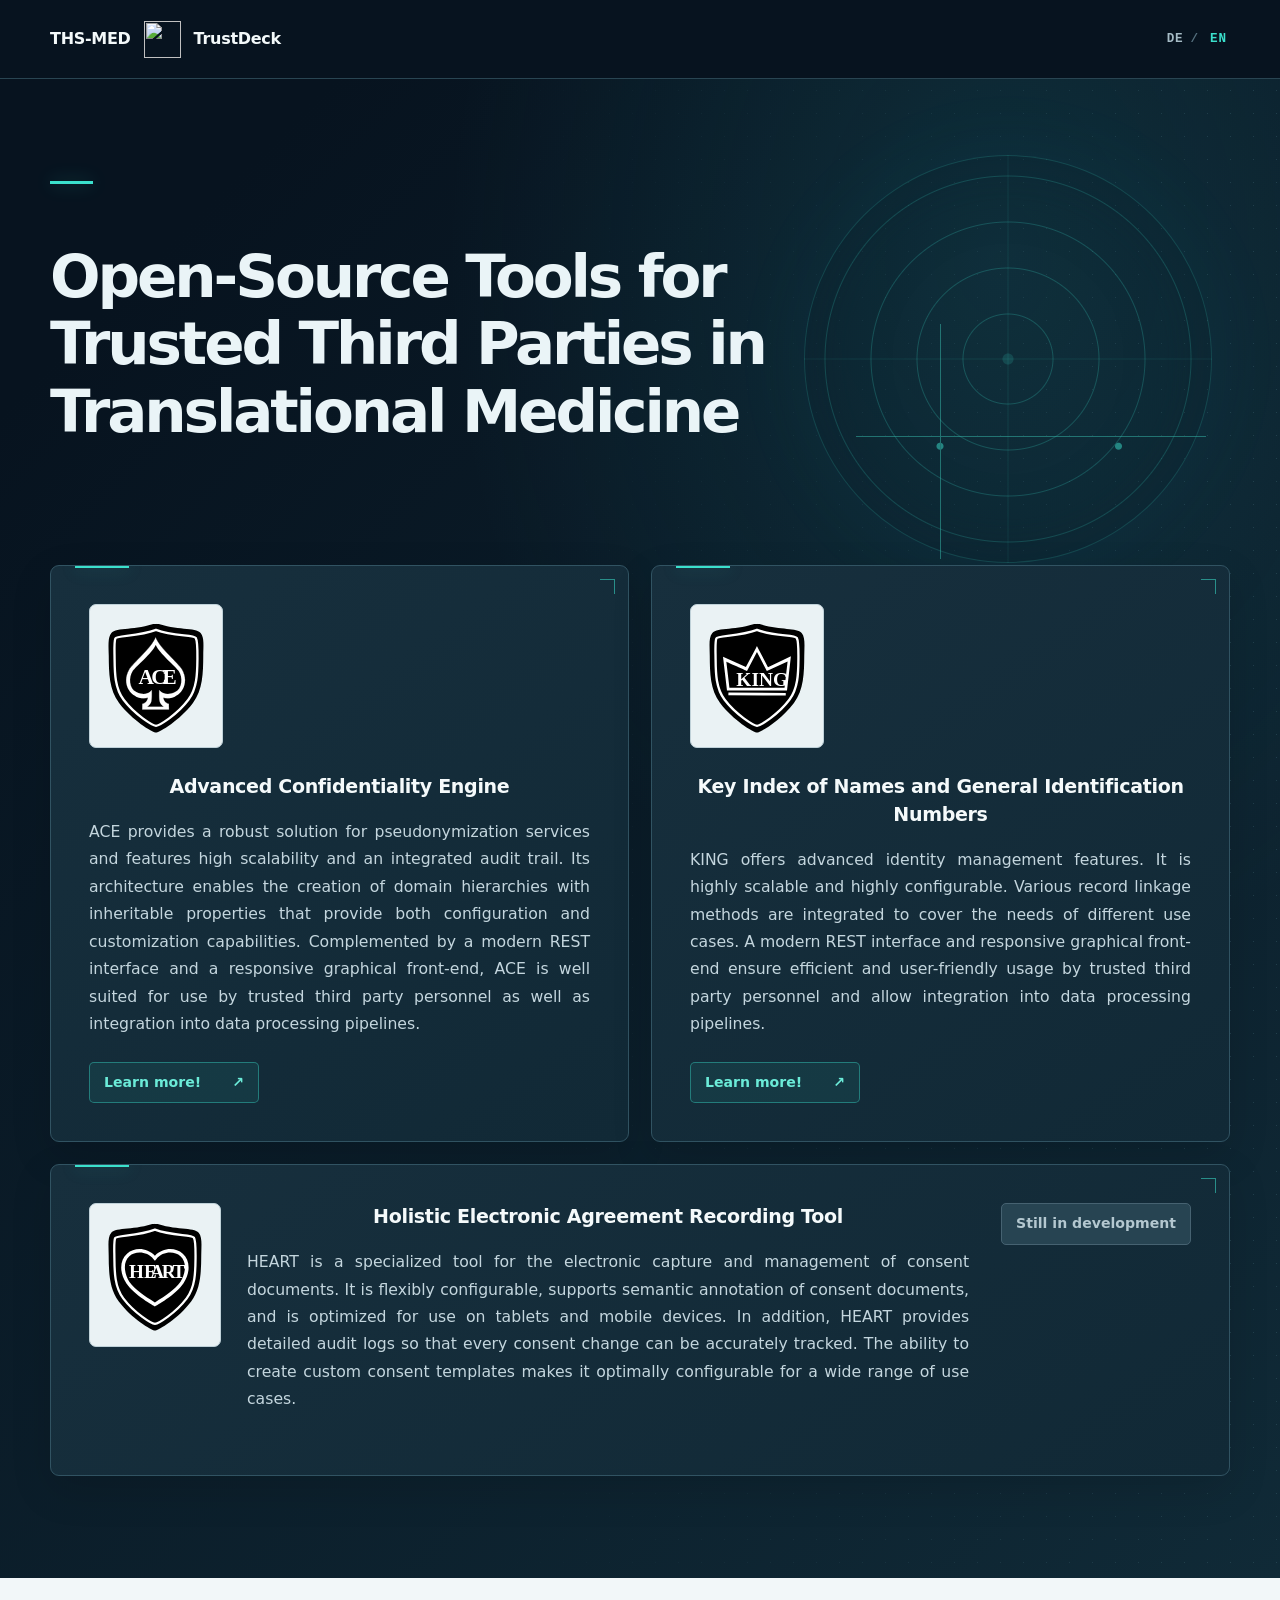
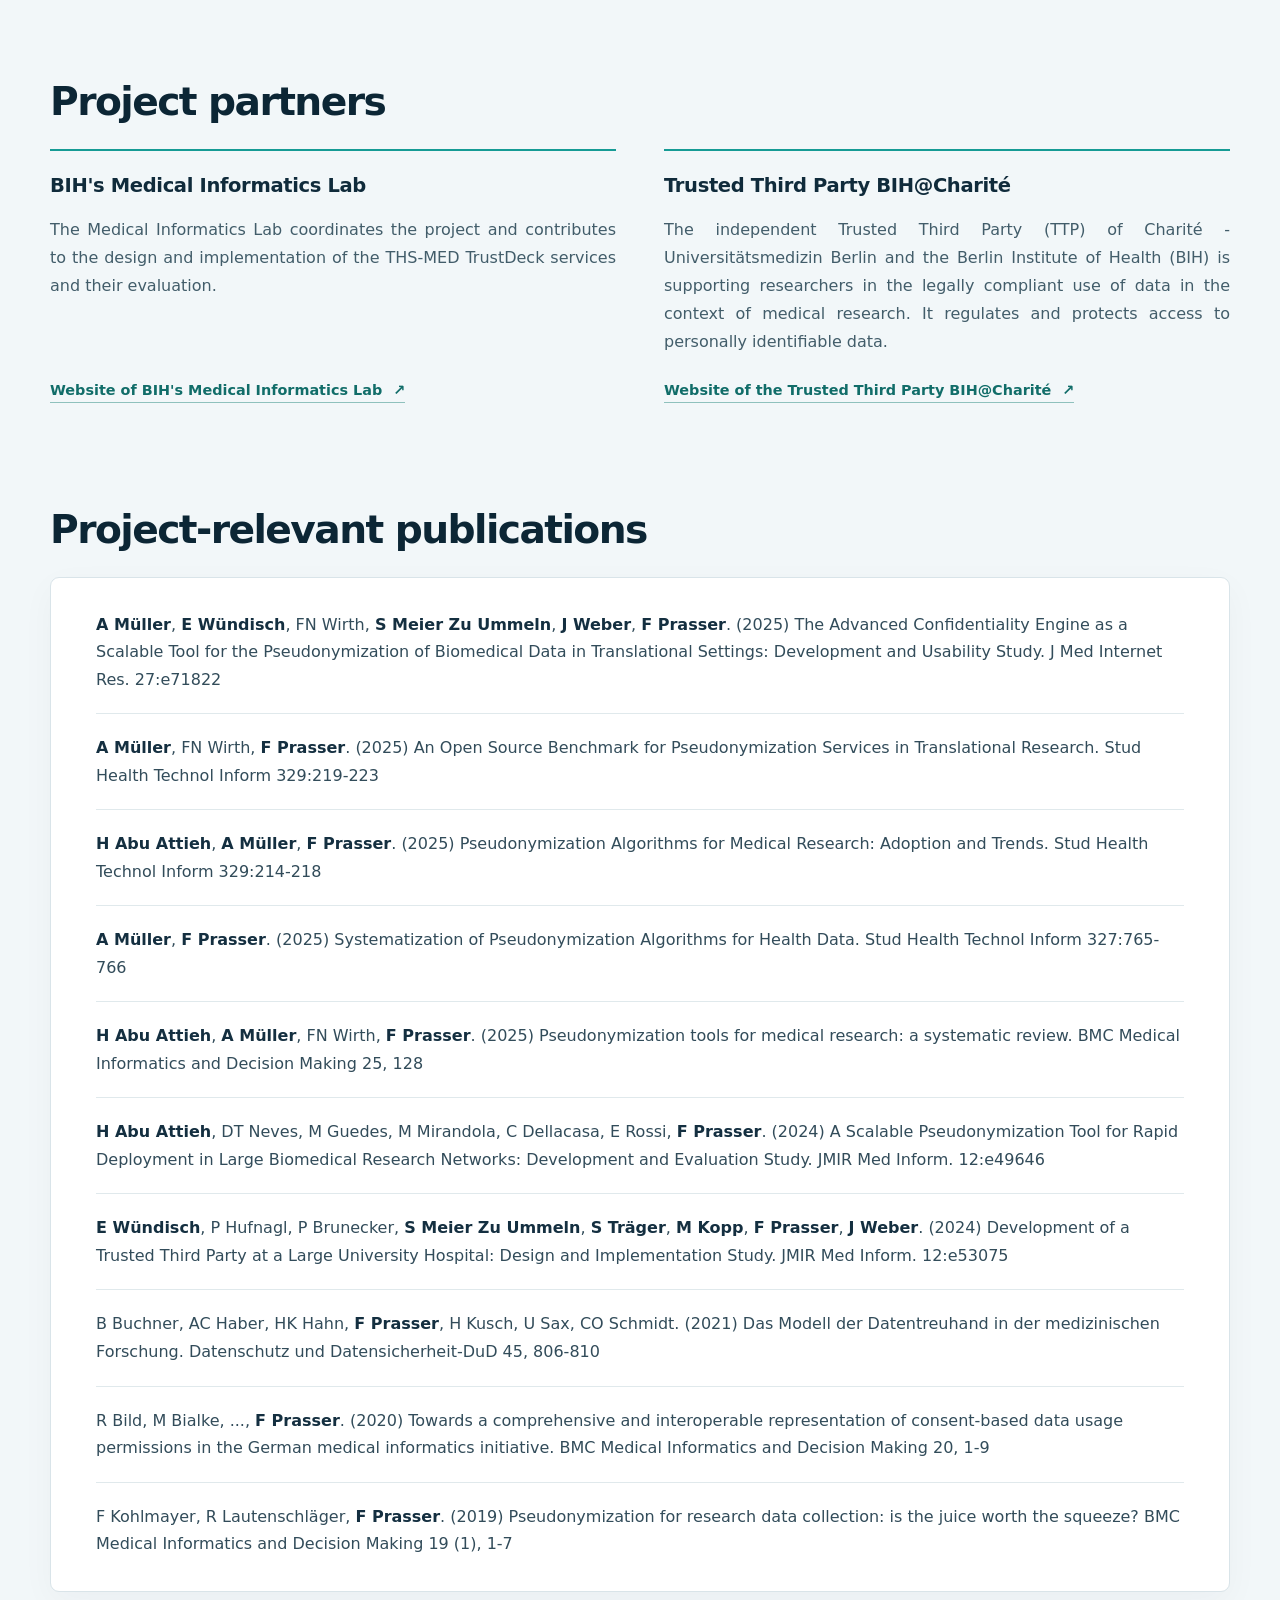
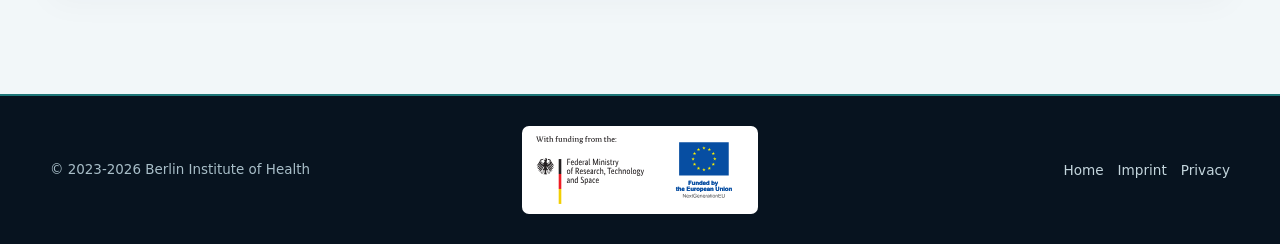
==== en/index.html @ 914d703c "Apply responsive privacy-engineering layout to en/index.html" ====
<!DOCTYPE html>
<html lang="en">
<head>
    <meta charset="UTF-8">
    <meta name="viewport" content="width=device-width, initial-scale=1.0">
        <link rel="stylesheet" href="../style.css">
<title>THS-MED TrustDeck</title>

	<!-- Favicons -->
	<link rel="icon" href="../media/favicon.ico" type="image/x-icon">
	<link rel="shortcut icon" href="../media/favicon.ico" type="image/x-icon">
	<link rel="icon" type="image/png" sizes="16x16" href="../media/favicon-16x16.png">
	<link rel="icon" type="image/png" sizes="32x32" href="../media/favicon-32x32.png">
	<link rel="apple-touch-icon" href="../media/apple-touch-icon.png">
	<link rel="icon" type="image/png" sizes="144x144" href="../media/android-chrome-144x144.png">
</head>

<body class="home-page">
	<!-- Header -->
<header class="site-header">
  <nav class="container header-inner" aria-label="Main navigation">
    <a class="brand" href="index.html"><strong>THS-MED</strong><img src="../media/trustdeck.png" alt="" width="37" height="37"><strong>TrustDeck</strong></a>
    <div class="language-switch" aria-label="Select language">
      <a href="../de/index.html" lang="de">DE</a>
      <a href="../en/index.html" lang="en" aria-current="page">EN</a>
    </div>
  </nav>
</header>

<!-- Content -->
	<main>
<section class="intro-shell"><div class="container">	
		<h1 class="hero-title"><a href="index.html" style="text-decoration: none; color: inherit;"><b>Open-Source Tools for Trusted Third Parties in Translational Medicine</b></a></h1>

		<div class="product-grid">

			<div class="col-md-4 mb-3 mb-md-0">
				<div class="card h-100 shadow-lg">
					<div class="card-body d-flex flex-column">
						<div class="mb-auto mt-4">
							<img src="../media/ACE-logo.svg" height="174" width="150" class="mx-auto d-block" alt="ACE's minimalistic, icon-like logo: A black shield on white background with a spade in it. In the spade the are the letters ACE.">
							<p class="card-text mt-2 fs-4" style="text-align: center;">Advanced Confidentiality Engine</p>
							<br><br>
							<p class="card-text mt-2" style="text-align: justify; hyphens: auto;">ACE provides a robust solution for pseudonymization services and features high scalability and an integrated audit trail. Its architecture enables the creation of domain hierarchies with inheritable properties that provide both configuration and customization capabilities. Complemented by a modern REST interface and a responsive graphical front-end, ACE is well suited for use by trusted third party personnel as well as integration into data processing pipelines.</p>
						</div>
						<a href="https://github.com/TrustDeck/trustdeck-backend" class="btn btn-primary mt-2" target="_blank" rel="noopener noreferrer">Learn more!</a>
					</div>
				</div>
			</div>
			<div class="col-md-4 mb-3 mb-md-0">
				<div class="card h-100 shadow-lg">
					<div class="card-body d-flex flex-column">
						<div class="mb-auto mt-4">
							<img src="../media/KING-logo.svg" height="174" width="150" class="mx-auto d-block" alt="king logo">
							<p class="card-text mt-2 fs-4" style="text-align: center;">Key Index of Names and General Identification Numbers</p>
							<br>
							<p class="card-text mt-2" style="text-align: justify; hyphens: auto;">KING offers advanced identity management features. It is highly scalable and highly configurable. Various record linkage methods are integrated to cover the needs of different use cases. A modern REST interface and responsive graphical front-end ensure efficient and user-friendly usage by trusted third party personnel and allow integration into data processing pipelines.</p>
						</div>
						<a href="https://github.com/TrustDeck/trustdeck-backend" class="btn btn-primary mt-2" target="_blank" rel="noopener noreferrer">Learn more!</a>
					</div>
				</div>
			</div>
			<div class="col-md-4 mb-3 mb-md-0">
				<div class="card h-100 shadow-lg">
					<div class="card-body d-flex flex-column">
						<div class="mb-auto mt-4">
							<img src="../media/HEART-logo.svg" height="174" width="150" class="mx-auto d-block" alt="heart logo">
							<p class="card-text mt-2 fs-4" style="text-align: center;">Holistic Electronic Agreement Recording Tool</p>
							<br>
							<p class="card-text mt-2" style="text-align: justify; hyphens: auto;">HEART is a specialized tool for the electronic capture and management of consent documents. It is flexibly configurable, supports semantic annotation of consent documents, and is optimized for use on tablets and mobile devices. In addition, HEART provides detailed audit logs so that every consent change can be accurately tracked. The ability to create custom consent templates makes it optimally configurable for a wide range of use cases.</p>
						</div>
						<a href="#" class="btn btn-secondary mt-2 disabled" tabindex="-1" aria-disabled="true">Still in development</a>
					</div>
				</div>
			</div>

		</div>
		
		</div>
</section>
<section class="research-shell"><div class="container">
<h2 class="section-title">Project partners</h2>

		<div class="partner-grid">
			<div class="col-md-6 mb-3 mb-md-0">
				<div class="card h-100 shadow-lg">
					<div class="card-body d-flex flex-column">
						<div class="mb-auto">
							<h5 class="card-title">BIH's Medical Informatics Lab</h5>
							<p class="card-text mt-2" style="text-align: justify; hyphens: auto;">
								The Medical Informatics Lab coordinates the project and contributes to the design and implementation of the THS-MED TrustDeck services and their evaluation.
							</p>
						</div>
						<a href="https://www.bihealth.org/en/research/research-group/prasser-lab-medical-informatics" class="btn btn-secondary mt-2" target="_blank" rel="noopener noreferrer">Website of BIH's Medical Informatics Lab</a>
					</div>
				</div>
			</div>

			<div class="col-md-6 mb-3 mb-md-0">
				<div class="card h-100 shadow-lg">
					<div class="card-body d-flex flex-column">
						<div class="mb-auto">
							<h5 class="card-title">Trusted Third Party BIH@Charité</h5>
							<p class="card-text mt-2" style="text-align: justify; hyphens: auto;">
								The independent Trusted Third Party (TTP) of Charité - Universitätsmedizin Berlin and the Berlin Institute of Health (BIH) is supporting researchers in the legally compliant use of data in the context of medical research. It regulates and protects access to personally identifiable data.
							</p>
						</div>
						<a href="https://datentreuhandstelle.charite.de/en" class="btn btn-secondary mt-2" target="_blank" rel="noopener noreferrer">Website of the Trusted Third Party BIH@Charité</a>
					</div>
				</div>
			</div>
		</div>
		
		<h2 class="section-title">Project-relevant publications</h2>
			
		<div class="publication-grid">
			<div class="col-md-12 d-flex align-items-stretch">
				<div class="card shadow-lg">
					<div class="card-body">
						<ul>
							<li class="mb-3">
								<strong>A Müller</strong>, <strong>E Wündisch</strong>, FN Wirth, <strong>S Meier Zu Ummeln</strong>, <strong>J Weber</strong>, <strong>F Prasser</strong>. (2025) The Advanced Confidentiality Engine as a Scalable Tool for the Pseudonymization of Biomedical Data in Translational Settings: Development and Usability Study. J Med Internet Res. 27:e71822
							</li>
							<li class="mb-3">
								<strong>A Müller</strong>, FN Wirth, <strong>F Prasser</strong>. (2025) An Open Source Benchmark for Pseudonymization Services in Translational Research. Stud Health Technol Inform 329:219-223
							</li>
							<li class="mb-3">
								<strong>H Abu Attieh</strong>, <strong>A Müller</strong>, <strong>F Prasser</strong>. (2025) Pseudonymization Algorithms for Medical Research: Adoption and Trends. Stud Health Technol Inform 329:214-218
							</li>
							<li class="mb-3">
								<strong>A Müller</strong>, <strong>F Prasser</strong>. (2025) Systematization of Pseudonymization Algorithms for Health Data. Stud Health Technol Inform 327:765-766
							</li>
							<li class="mb-3">
								<strong>H Abu Attieh</strong>, <strong>A Müller</strong>, FN Wirth, <strong>F Prasser</strong>. (2025) Pseudonymization tools for medical research: a systematic review. BMC Medical Informatics and Decision Making 25, 128
							</li>
							<li class="mb-3">
								<strong>H Abu Attieh</strong>, DT Neves, M Guedes, M Mirandola, C Dellacasa, E Rossi, <strong>F Prasser</strong>. (2024) A Scalable Pseudonymization Tool for Rapid Deployment in Large Biomedical Research Networks: Development and Evaluation Study. JMIR Med Inform. 12:e49646
							</li>
							<li class="mb-3">
								<strong>E Wündisch</strong>, P Hufnagl, P Brunecker, <strong>S Meier Zu Ummeln</strong>, <strong>S Träger</strong>, <strong>M Kopp</strong>, <strong>F Prasser</strong>, <strong>J Weber</strong>. (2024) Development of a Trusted Third Party at a Large University Hospital: Design and Implementation Study. JMIR Med Inform. 12:e53075
							</li>
							<li class="mb-3">
								B Buchner, AC Haber, HK Hahn, <strong>F Prasser</strong>, H Kusch, U Sax, CO Schmidt. (2021) Das Modell der Datentreuhand in der medizinischen Forschung. Datenschutz und Datensicherheit-DuD 45, 806-810
							</li>
							<li class="mb-3">
								R Bild, M Bialke, ..., <strong>F Prasser</strong>. (2020) Towards a comprehensive and interoperable representation of consent-based data usage permissions in the German medical informatics initiative. BMC Medical Informatics and Decision Making 20, 1-9
							</li>
							<li class="mb-3">
								F Kohlmayer, R Lautenschläger, <strong>F Prasser</strong>. (2019) Pseudonymization for research data collection: is the juice worth the squeeze? BMC Medical Informatics and Decision Making 19 (1), 1-7
							</li>
						</ul>
					</div>
				</div>
			</div>
		</div>
	</div>
</section>
</main>
<!-- Footer -->
	<footer class="site-footer">
		<div class="container">
			<div class="row text-center align-items-center">
				<p class="col-12 col-md-4 mb-3 mb-md-0 text-md-start text-body-secondary">
					&copy; 2023-2026 Berlin Institute of Health
				</p>

				<div class="col-12 col-md-4 mb-3 mb-md-0 d-flex justify-content-center align-items-center gap-3">
					<img src="../media/BMFTR-Logo-en.svg" alt="BMFTR Logo" height="120px" class="mt-4 mb-4">
					<img src="../media/EU-Logo-en.svg" alt="NextGenerationEU Logo" height="145px">
				</div>
	
				<ul class="nav col-12 col-md-4 justify-content-center justify-content-md-end">
					<li class="nav-item"><a href="#" class="nav-link px-2 text-body-secondary">Home</a></li>
					<li class="nav-item mx-0 mt-2">&vert;</li>
					<li class="nav-item"><a href="imprint.html" class="nav-link px-2 text-body-secondary">Imprint</a></li>
					<li class="nav-item mx-0 mt-2">&vert;</li>
					<li class="nav-item"><a href="privacy.html" class="nav-link px-2 text-body-secondary">Privacy</a></li>
				</ul>
			</div>
		</div>
	</footer>

</body>
</html>
---- style.css ----
/* THS-MED / TrustDeck — dependency-free, shared visual language */
:root {
  color-scheme: light;
  --ink: #07131f;
  --ink-soft: #102533;
  --panel: #172f3d;
  --panel-border: #315362;
  --signal: #3be0cc;
  --signal-dark: #116c68;
  --paper: #f2f7f9;
  --text: #183140;
  --muted: #526b76;
  --line: #d9e4e9;
}

*, *::before, *::after { box-sizing: border-box; }
html { scroll-behavior: smooth; }
body {
  margin: 0;
  min-width: 320px;
  background: var(--paper);
  color: var(--text);
  font: 400 16px/1.65 system-ui, -apple-system, BlinkMacSystemFont, "Segoe UI", sans-serif;
  -webkit-font-smoothing: antialiased;
}
img { max-width: 100%; }
a { color: var(--signal-dark); text-underline-offset: 3px; }
a:hover { color: #08534f; }
a:focus-visible {
  outline: 2px solid var(--signal);
  outline-offset: 4px;
  border-radius: 2px;
}
.container { width: min(1180px, calc(100% - 48px)); margin-inline: auto; }
h1, h2, h3, h4, h5, p { margin-top: 0; }
p { margin-bottom: 1rem; }

/* Slim, non-interactive-by-default navigation: two ordinary language links. */
.site-header {
  position: relative;
  z-index: 3;
  background: var(--ink);
  border-bottom: 1px solid #294552;
}
.header-inner {
  display: flex;
  align-items: center;
  justify-content: space-between;
  gap: 1.5rem;
  min-height: 78px;
}
.brand {
  display: inline-flex;
  align-items: center;
  gap: 13px;
  color: #f3f9fa;
  text-decoration: none;
  white-space: nowrap;
  letter-spacing: -.018em;
  font-size: 1rem;
}
.brand:hover { color: #f3f9fa; }
.brand strong { font-weight: 660; }
.brand img { width: 37px; height: 37px; object-fit: contain; }
.language-switch { display: flex; align-items: center; gap: 12px; }
.language-switch a {
  padding: 8px 3px;
  color: #a5bbc5;
  text-decoration: none;
  font: 600 .79rem/1.25 ui-monospace, "SFMono-Regular", Consolas, monospace;
  letter-spacing: .07em;
}
.language-switch a + a::before {
  content: "/";
  position: relative;
  left: -11px;
  color: #55707e;
}
.language-switch a[aria-current="page"], .language-switch a:hover { color: var(--signal); }

/* Dark technical entry; decorations do not introduce page content. */
.intro-shell {
  position: relative;
  isolation: isolate;
  overflow: hidden;
  padding: clamp(66px, 8vw, 106px) 0 clamp(76px, 8vw, 112px);
  color: #eaf4f7;
  background:
    radial-gradient(ellipse at 78% 12%, rgba(31, 117, 128, .22), transparent 39%),
    linear-gradient(135deg, #07131f 12%, #102a37 100%);
}
.intro-shell::before {
  content: "";
  position: absolute;
  z-index: -1;
  inset: 0;
  pointer-events: none;
  opacity: .34;
  background-image: radial-gradient(circle, #47717e .8px, transparent 1px);
  background-size: 23px 23px;
  -webkit-mask-image: linear-gradient(90deg, transparent 36%, #000 100%);
  mask-image: linear-gradient(90deg, transparent 36%, #000 100%);
}
.intro-shell > .container { position: relative; }
.intro-shell > .container::before {
  content: "";
  position: absolute;
  top: -26px;
  right: 1.5%;
  width: min(36vw, 408px);
  aspect-ratio: 1;
  border: 1px solid rgba(59, 224, 204, .20);
  border-radius: 50%;
  pointer-events: none;
  opacity: .83;
  background:
    radial-gradient(circle at center, rgba(59, 224, 204, .19) 0 5px, transparent 6px),
    repeating-radial-gradient(circle at center, transparent 0 44px, rgba(59, 224, 204, .28) 45px, transparent 46px),
    linear-gradient(90deg, transparent 49.8%, rgba(59, 224, 204, .17) 50%, transparent 50.2%),
    linear-gradient(0deg, transparent 49.8%, rgba(59, 224, 204, .17) 50%, transparent 50.2%);
  box-shadow: 0 0 90px rgba(23, 122, 133, .10), inset 0 0 80px rgba(9, 35, 48, .5);
}
.intro-shell > .container::after {
  content: "";
  position: absolute;
  right: 2%;
  top: 11%;
  width: min(30vw, 350px);
  height: 235px;
  pointer-events: none;
  opacity: .5;
  background:
    linear-gradient(90deg, transparent 0 24%, #38bcae 24% 24.3%, transparent 24.3% 100%),
    linear-gradient(0deg, transparent 0 52%, #38bcae 52% 52.4%, transparent 52.4% 100%),
    radial-gradient(circle at 24% 52%, #3be0cc 0 3px, transparent 4px),
    radial-gradient(circle at 75% 52%, #3be0cc 0 3px, transparent 4px);
}
.hero-title {
  position: relative;
  z-index: 1;
  display: flex;
  align-items: center;
  max-width: 740px;
  min-height: clamp(210px, 24vw, 312px);
  margin: 0 0 clamp(48px, 6vw, 78px);
  padding-top: 18px;
  font-size: clamp(2.25rem, 4.65vw, 4.35rem);
  font-weight: 670;
  letter-spacing: -.052em;
  line-height: 1.13;
  text-wrap: balance;
}
.hero-title::before {
  content: "";
  position: absolute;
  top: 0;
  left: 0;
  width: 43px;
  height: 3px;
  background: var(--signal);
  box-shadow: 0 0 18px rgba(59, 224, 204, .32);
}
.hero-title a, .hero-title a:hover { color: #f4fafb; text-decoration: none; }
.hero-title b { font-weight: inherit; }

/* Software: two major panels and a horizontal third panel. */
.product-grid {
  position: relative;
  z-index: 1;
  display: grid;
  grid-template-columns: repeat(2, minmax(0, 1fr));
  gap: 22px;
}
.product-grid > * { min-width: 0; }
.product-grid > :nth-child(3) { grid-column: 1 / -1; }
.product-grid .card {
  position: relative;
  overflow: hidden;
  height: 100%;
  color: #cfdee5;
  background: linear-gradient(145deg, #172f3d, #112936);
  border: 1px solid var(--panel-border);
  border-radius: 9px;
  box-shadow: 0 14px 40px rgba(0, 0, 0, .13);
  transition: border-color .18s ease, transform .18s ease, box-shadow .18s ease;
}
.product-grid .card::before {
  content: "";
  position: absolute;
  top: 0;
  left: 24px;
  width: 54px;
  height: 2px;
  background: var(--signal);
  box-shadow: 0 0 17px rgba(59, 224, 204, .35);
}
.product-grid .card::after {
  content: "";
  position: absolute;
  top: 13px;
  right: 13px;
  width: 15px;
  height: 15px;
  border-top: 1px solid rgba(59, 224, 204, .55);
  border-right: 1px solid rgba(59, 224, 204, .55);
}
.product-grid .card:hover {
  border-color: #438e91;
  transform: translateY(-2px);
  box-shadow: 0 18px 46px rgba(0, 0, 0, .19);
}
.product-grid .card-body {
  display: flex;
  flex-direction: column;
  height: 100%;
  padding: clamp(24px, 3vw, 38px);
}
.product-grid .card-body > div { flex: 1; }
.product-grid .card img {
  display: block;
  box-sizing: content-box;
  width: 98px;
  height: 116px;
  max-width: calc(100% - 34px);
  margin: 0 0 25px;
  padding: 13px 17px;
  object-fit: contain;
  background: #eaf2f4;
  border: 1px solid #bfd1d8;
  border-radius: 7px;
}
.product-grid .card-text { text-align: left; hyphens: auto; }
.product-grid .card-text.fs-4 {
  margin: 0 0 17px;
  color: #f5fafb;
  font-size: 1.19rem;
  font-weight: 650;
  letter-spacing: -.017em;
  line-height: 1.45;
}
.product-grid .card-text:not(.fs-4) {
  margin: 0 0 24px;
  color: #c4d6de;
  font-size: .98rem;
  line-height: 1.75;
}
.product-grid br { display: none; }
.product-grid .btn {
  display: inline-flex;
  align-items: center;
  justify-content: space-between;
  gap: 25px;
  align-self: flex-start;
  max-width: 100%;
  margin-top: auto;
  padding: 10px 14px;
  color: #6bebd8;
  background: rgba(59, 224, 204, .08);
  border: 1px solid rgba(59, 224, 204, .40);
  border-radius: 5px;
  text-decoration: none;
  font-size: .88rem;
  font-weight: 600;
  line-height: 1.4;
  transition: background .18s ease, border-color .18s ease;
}
.product-grid .btn-primary::after { content: "↗"; margin-left: 6px; }
.product-grid .btn-primary:hover { color: #e2fffa; background: rgba(59, 224, 204, .18); border-color: var(--signal); }
.product-grid .btn.disabled {
  color: #b4c8d0;
  background: #274452;
  border-color: #466271;
  cursor: default;
  pointer-events: none;
}
.product-grid > :nth-child(3) .card-body { flex-direction: row; align-items: center; gap: 32px; }
.product-grid > :nth-child(3) .card-body > div {
  display: grid;
  grid-template-columns: 130px minmax(0, 1fr);
  column-gap: 28px;
  align-items: start;
  min-width: 0;
}
.product-grid > :nth-child(3) .card img { grid-row: 1 / span 2; margin: 0; }
.product-grid > :nth-child(3) .card-text { grid-column: 2; }
.product-grid > :nth-child(3) .card-body > .btn { flex-shrink: 0; margin: 0; }

/* Research content: low-contrast surfaces and editorial rhythm. */
.research-shell {
  padding: clamp(68px, 8vw, 100px) 0 clamp(76px, 8vw, 112px);
  background: var(--paper);
}
.section-title {
  margin: 0 0 24px;
  color: #0c2635;
  font-size: clamp(1.75rem, 3.1vw, 2.45rem);
  font-weight: 680;
  letter-spacing: -.04em;
  line-height: 1.2;
}
.partner-grid {
  display: grid;
  grid-template-columns: repeat(2, minmax(0, 1fr));
  gap: 48px;
  margin-bottom: clamp(68px, 8vw, 105px);
}
.partner-grid > * { min-width: 0; }
.partner-grid .card {
  height: 100%;
  padding-top: 22px;
  border-top: 2px solid #169b95;
}
.partner-grid .card-body { display: flex; flex-direction: column; height: 100%; }
.partner-grid .card-title {
  margin: 0 0 16px;
  color: #102b3b;
  font-size: 1.22rem;
  line-height: 1.35;
  font-weight: 660;
  letter-spacing: -.018em;
}
.partner-grid .card-text {
  margin-bottom: 23px;
  color: #425d6a;
  text-align: left;
  hyphens: auto;
  line-height: 1.75;
}
.partner-grid .btn {
  display: inline-flex;
  align-self: flex-start;
  align-items: center;
  gap: 11px;
  margin-top: auto;
  color: #116d69;
  text-decoration: none;
  font-size: .9rem;
  font-weight: 630;
  border-bottom: 1px solid #8fc1bd;
}
.partner-grid .btn::after { content: "↗"; }
.partner-grid .btn:hover { border-color: currentColor; }
.publication-grid .card {
  background: #fff;
  border: 1px solid var(--line);
  border-radius: 9px;
  box-shadow: 0 10px 34px rgba(12, 38, 53, .035);
}
.publication-grid .card-body { padding: 13px clamp(22px, 4vw, 45px); }
.publication-grid ul { list-style: none; padding: 0; margin: 0; }
.publication-grid li {
  margin: 0;
  padding: 20px 0;
  color: #324c5a;
  border-bottom: 1px solid #e0e9ec;
  line-height: 1.72;
  overflow-wrap: anywhere;
}
.publication-grid li:last-child { border-bottom: 0; }
.publication-grid strong { color: #142f40; }

/* Legal pages use the same identity, but a quiet and readable document layout. */
.legal-page { display: flex; flex-direction: column; min-height: 100vh; }
.legal-page > .container {
  flex: 1;
  width: min(980px, calc(100% - 48px));
  padding-top: clamp(48px, 7vw, 84px);
  padding-bottom: clamp(64px, 7vw, 96px);
}
.legal-page h3 {
  margin: 0 0 30px;
  color: #102938;
  font-size: clamp(2rem, 4vw, 2.8rem);
  font-weight: 680;
  letter-spacing: -.045em;
  line-height: 1.2;
  text-align: left;
}
.legal-page h3 b { font-weight: inherit; }
.legal-page .row, .legal-page .col-md-12 { width: 100%; }
.legal-page .card {
  width: 100%;
  margin-inline: auto;
  background: white;
  border: 1px solid var(--line);
  border-radius: 9px;
  box-shadow: 0 12px 38px rgba(12, 38, 53, .05);
}
.legal-page .card-body { padding: clamp(24px, 5vw, 50px); }
.legal-page .card-body p, .legal-page .card-body li {
  color: #354f5c;
  text-align: left !important;
  line-height: 1.78;
  overflow-wrap: anywhere;
}
.legal-page .card-body h4 {
  margin: 2.1rem 0 .7rem;
  color: #143343;
  font-size: 1.14rem;
  font-weight: 670;
  line-height: 1.4;
}
.legal-page .card-body h4:first-child { margin-top: 0; }
.legal-page .card-body ul, .legal-page .card-body ol { padding-left: 1.5rem; }
.legal-page .card-body li { margin-bottom: .6rem; }
.legal-page .card-body a { overflow-wrap: anywhere; }

/* Shared footer, including a light surface for the original funding logos. */
.site-footer {
  background: var(--ink);
  color: #a8bec8;
  border-top: 2px solid #1e7779;
  padding: 30px 0;
}
.site-footer .row {
  display: grid;
  grid-template-columns: minmax(0, 1fr) auto minmax(0, 1fr);
  align-items: center;
  gap: 24px;
}
.site-footer p { margin: 0; color: #a8bec8; font-size: .84rem; }
.site-footer .row > div:nth-child(2) {
  display: flex;
  align-items: center;
  justify-content: center;
  gap: 20px;
  padding: 10px 14px;
  background: #fff;
  border-radius: 7px;
}
.site-footer .row > div:nth-child(2) img {
  display: block;
  width: auto;
  height: 68px;
  max-width: 150px;
  object-fit: contain;
}
.site-footer .nav {
  display: flex;
  justify-content: flex-end;
  flex-wrap: wrap;
  gap: 14px;
  margin: 0;
  padding: 0;
  list-style: none;
}
.site-footer .nav-item.mx-0 { display: none; }
.site-footer .nav a {
  color: #c3d5dc;
  text-decoration: none;
  font-size: .85rem;
}
.site-footer .nav a:hover { color: var(--signal); }

@media (max-width: 1050px) {
  .product-grid > :nth-child(3) .card-body { align-items: stretch; flex-direction: column; gap: 18px; }
  .product-grid > :nth-child(3) .card-body > div { grid-template-columns: 120px minmax(0, 1fr); }
  .intro-shell > .container::before { right: -10%; opacity: .55; }
  .intro-shell > .container::after { right: -8%; }
}
@media (max-width: 760px) {
  .container, .legal-page > .container { width: min(100% - 36px, 1180px); }
  .header-inner { min-height: 70px; gap: 14px; }
  .brand { gap: 8px; font-size: .92rem; }
  .brand img { width: 31px; height: 31px; }
  .intro-shell { padding-top: 58px; padding-bottom: 68px; }
  .intro-shell > .container::before,
  .intro-shell > .container::after { opacity: .14; right: -35%; }
  .hero-title { min-height: 0; max-width: 100%; margin-bottom: 50px; font-size: clamp(2.2rem, 8vw, 3.4rem); }
  .product-grid, .partner-grid { grid-template-columns: minmax(0, 1fr); gap: 17px; }
  .product-grid > :nth-child(3) { grid-column: auto; }
  .product-grid .card-body { padding: 25px; }
  .product-grid > :nth-child(3) .card-body > div { display: flex; flex-direction: column; }
  .product-grid > :nth-child(3) .card img { margin: 0 0 25px; }
  .product-grid > :nth-child(3) .card-body > .btn { align-self: flex-start; }
  .partner-grid { gap: 28px; margin-bottom: 74px; }
  .research-shell { padding-top: 68px; }
  .site-footer .row { grid-template-columns: 1fr; justify-items: center; gap: 24px; }
  .site-footer .nav { justify-content: center; }
  .site-footer p { text-align: center; }
}
@media (max-width: 420px) {
  .brand { font-size: .83rem; gap: 6px; }
  .brand img { width: 27px; height: 27px; }
  .language-switch { gap: 7px; }
  .language-switch a + a::before { left: -7px; }
  .site-footer .row > div:nth-child(2) { gap: 10px; padding: 9px; }
  .site-footer .row > div:nth-child(2) img { max-width: 132px; height: 56px; }
}
@media (prefers-reduced-motion: reduce) {
  html { scroll-behavior: auto; }
  .product-grid .card, .product-grid .btn { transition: none; }
  .product-grid .card:hover { transform: none; }
}
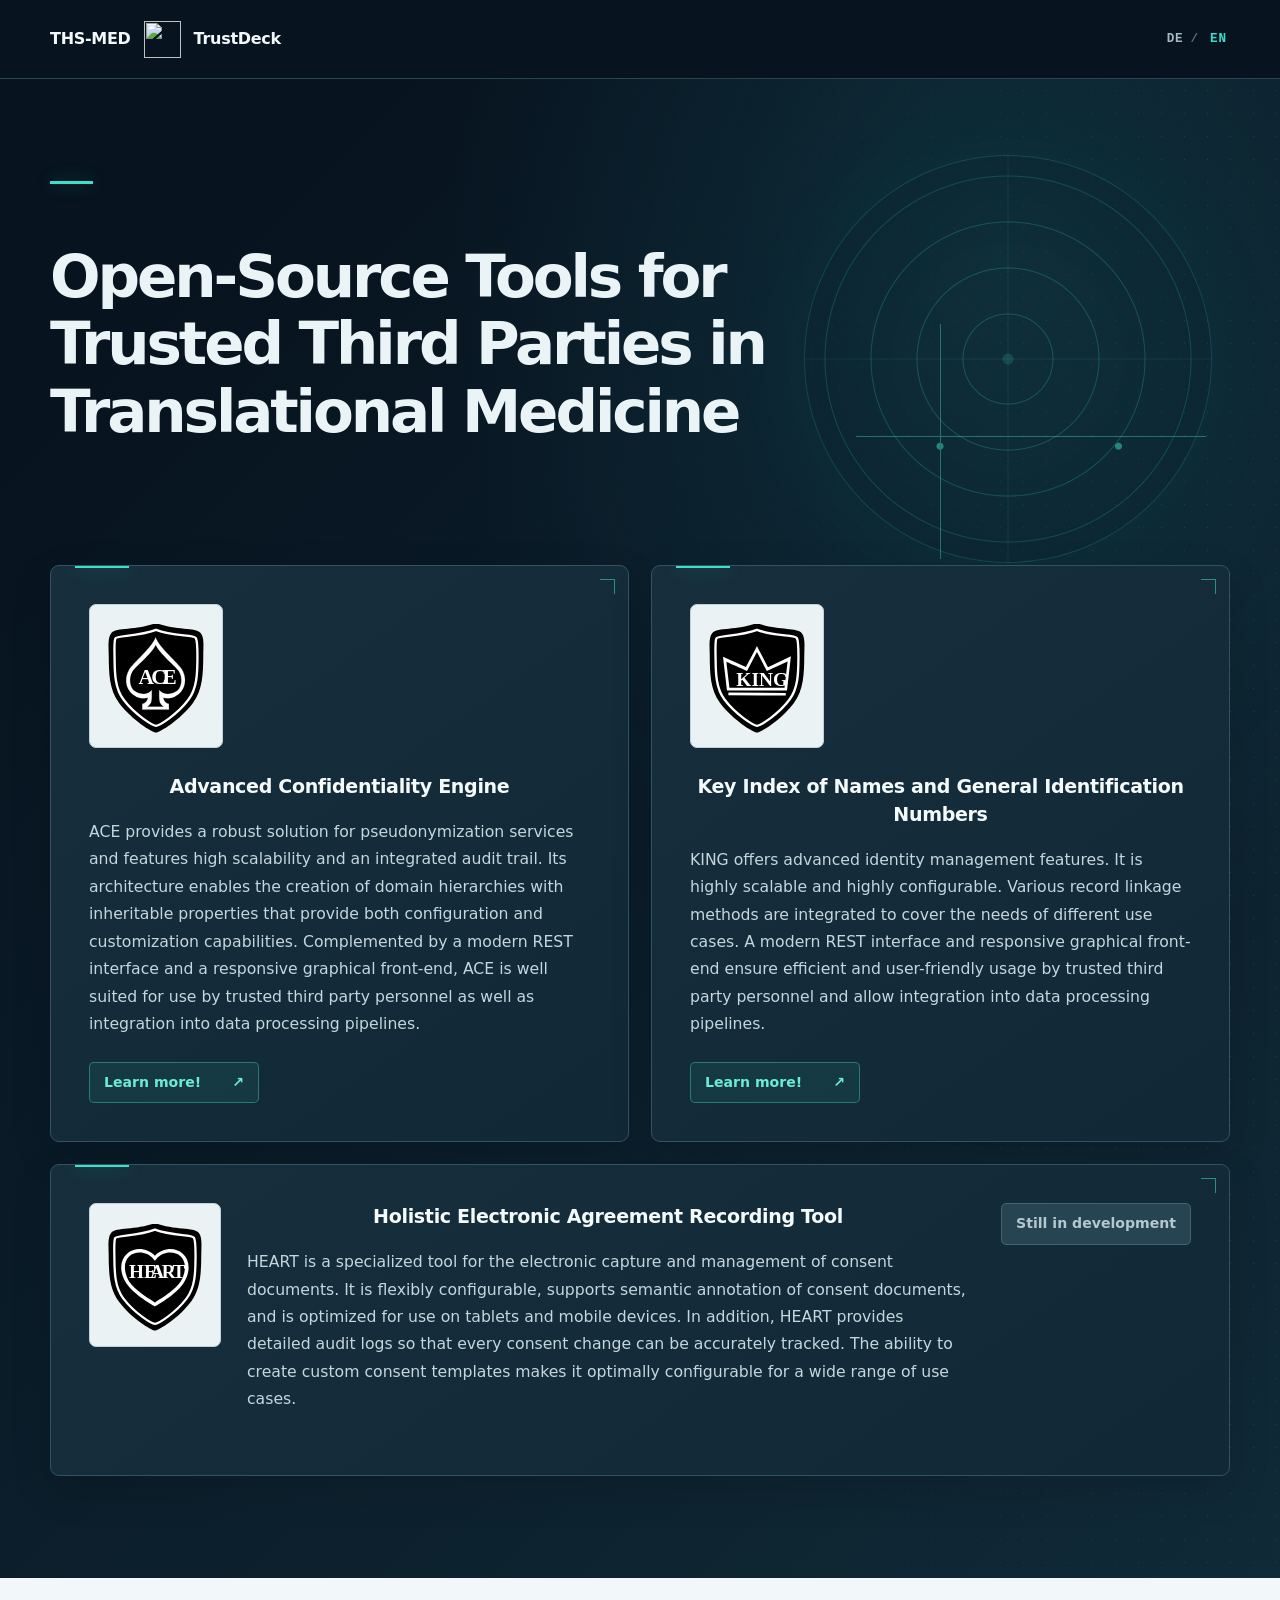
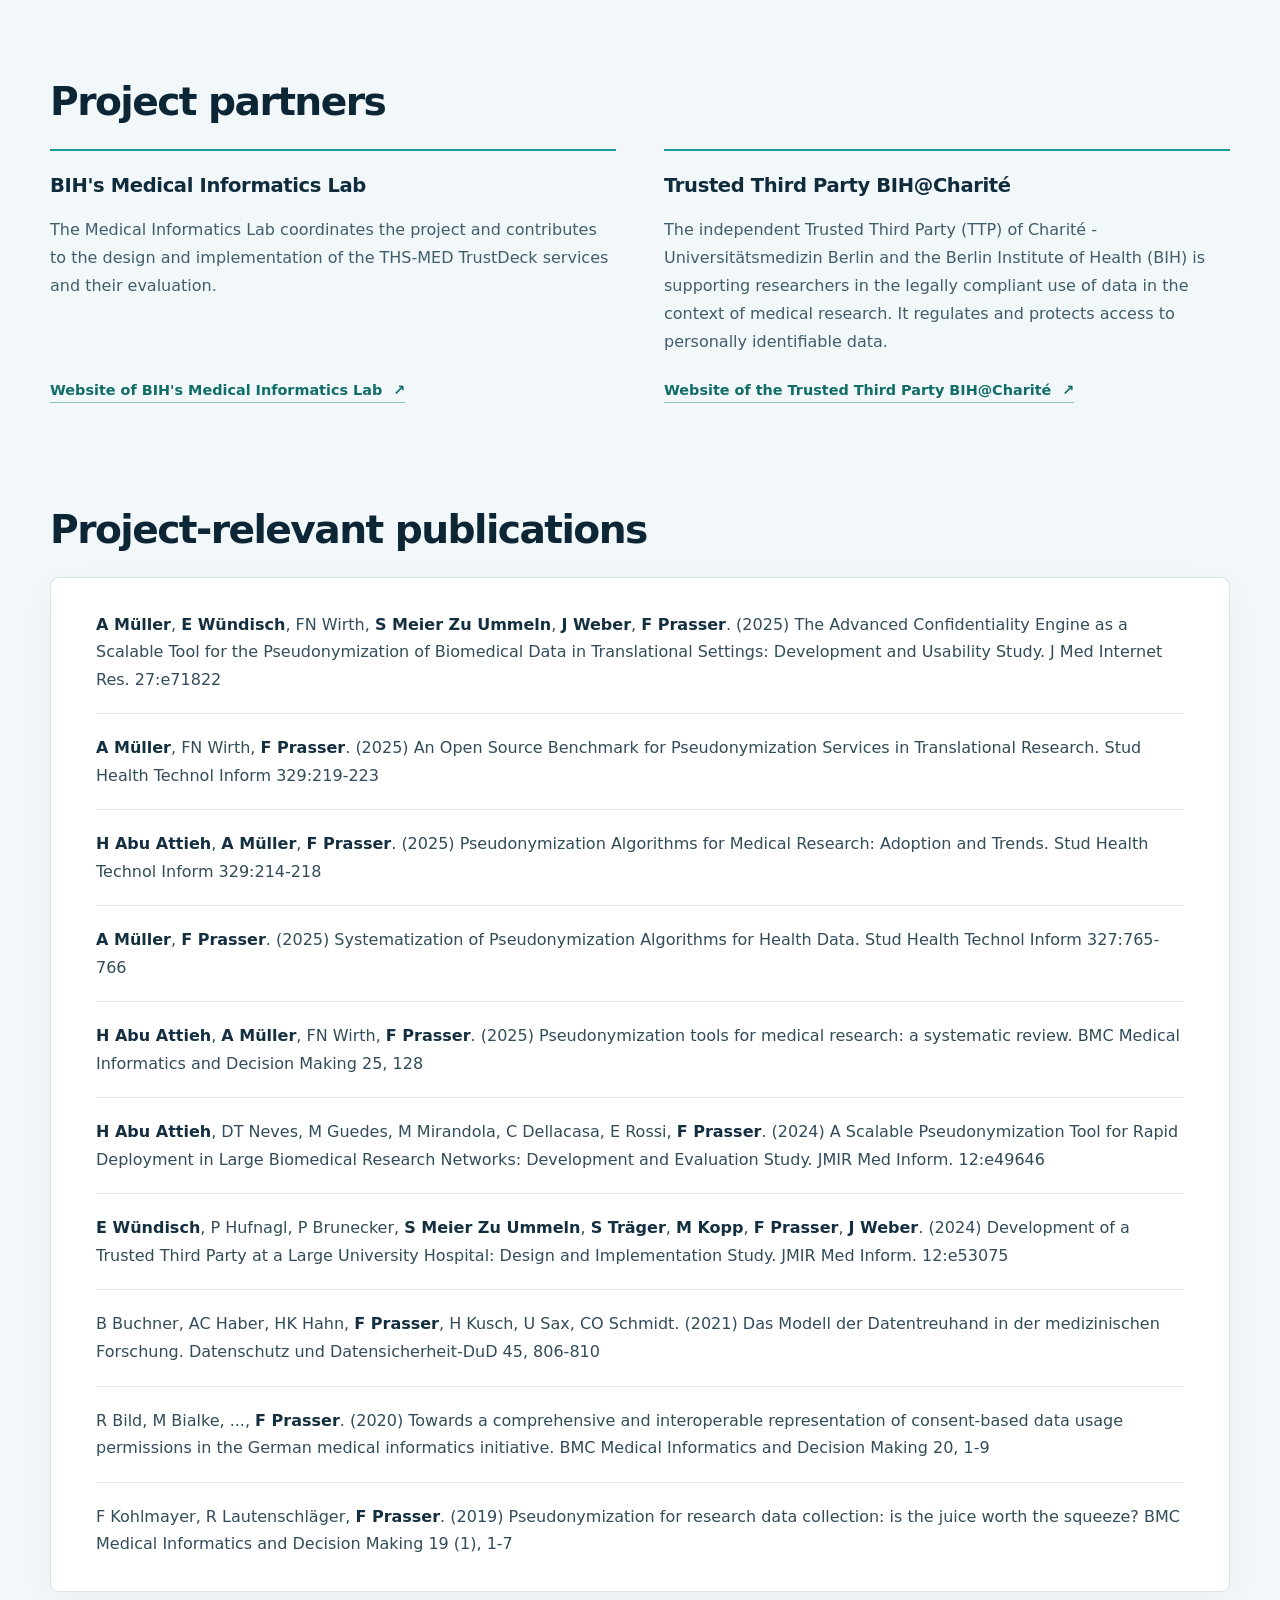
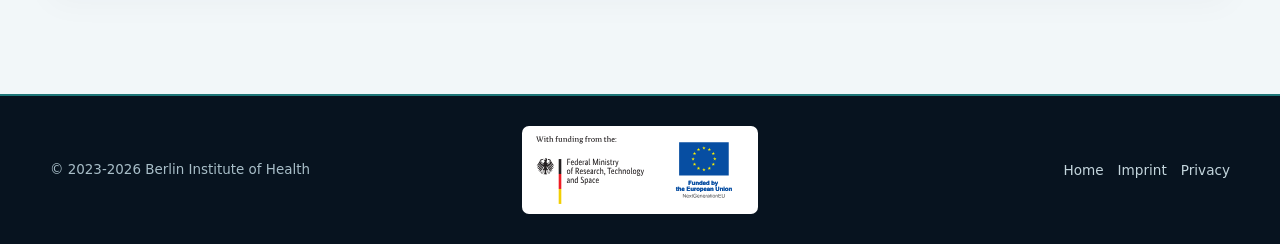
==== commit 6b9e326d: "Use CSS text alignment instead of inline overrides" ====
--- a/en/index.html
+++ b/en/index.html
@@ -41,7 +41,7 @@
 							<img src="../media/ACE-logo.svg" height="174" width="150" class="mx-auto d-block" alt="ACE's minimalistic, icon-like logo: A black shield on white background with a spade in it. In the spade the are the letters ACE.">
 							<p class="card-text mt-2 fs-4" style="text-align: center;">Advanced Confidentiality Engine</p>
 							<br><br>
-							<p class="card-text mt-2" style="text-align: justify; hyphens: auto;">ACE provides a robust solution for pseudonymization services and features high scalability and an integrated audit trail. Its architecture enables the creation of domain hierarchies with inheritable properties that provide both configuration and customization capabilities. Complemented by a modern REST interface and a responsive graphical front-end, ACE is well suited for use by trusted third party personnel as well as integration into data processing pipelines.</p>
+							<p class="card-text mt-2">ACE provides a robust solution for pseudonymization services and features high scalability and an integrated audit trail. Its architecture enables the creation of domain hierarchies with inheritable properties that provide both configuration and customization capabilities. Complemented by a modern REST interface and a responsive graphical front-end, ACE is well suited for use by trusted third party personnel as well as integration into data processing pipelines.</p>
 						</div>
 						<a href="https://github.com/TrustDeck/trustdeck-backend" class="btn btn-primary mt-2" target="_blank" rel="noopener noreferrer">Learn more!</a>
 					</div>
@@ -54,7 +54,7 @@
 							<img src="../media/KING-logo.svg" height="174" width="150" class="mx-auto d-block" alt="king logo">
 							<p class="card-text mt-2 fs-4" style="text-align: center;">Key Index of Names and General Identification Numbers</p>
 							<br>
-							<p class="card-text mt-2" style="text-align: justify; hyphens: auto;">KING offers advanced identity management features. It is highly scalable and highly configurable. Various record linkage methods are integrated to cover the needs of different use cases. A modern REST interface and responsive graphical front-end ensure efficient and user-friendly usage by trusted third party personnel and allow integration into data processing pipelines.</p>
+							<p class="card-text mt-2">KING offers advanced identity management features. It is highly scalable and highly configurable. Various record linkage methods are integrated to cover the needs of different use cases. A modern REST interface and responsive graphical front-end ensure efficient and user-friendly usage by trusted third party personnel and allow integration into data processing pipelines.</p>
 						</div>
 						<a href="https://github.com/TrustDeck/trustdeck-backend" class="btn btn-primary mt-2" target="_blank" rel="noopener noreferrer">Learn more!</a>
 					</div>
@@ -67,7 +67,7 @@
 							<img src="../media/HEART-logo.svg" height="174" width="150" class="mx-auto d-block" alt="heart logo">
 							<p class="card-text mt-2 fs-4" style="text-align: center;">Holistic Electronic Agreement Recording Tool</p>
 							<br>
-							<p class="card-text mt-2" style="text-align: justify; hyphens: auto;">HEART is a specialized tool for the electronic capture and management of consent documents. It is flexibly configurable, supports semantic annotation of consent documents, and is optimized for use on tablets and mobile devices. In addition, HEART provides detailed audit logs so that every consent change can be accurately tracked. The ability to create custom consent templates makes it optimally configurable for a wide range of use cases.</p>
+							<p class="card-text mt-2">HEART is a specialized tool for the electronic capture and management of consent documents. It is flexibly configurable, supports semantic annotation of consent documents, and is optimized for use on tablets and mobile devices. In addition, HEART provides detailed audit logs so that every consent change can be accurately tracked. The ability to create custom consent templates makes it optimally configurable for a wide range of use cases.</p>
 						</div>
 						<a href="#" class="btn btn-secondary mt-2 disabled" tabindex="-1" aria-disabled="true">Still in development</a>
 					</div>
@@ -87,7 +87,7 @@
 					<div class="card-body d-flex flex-column">
 						<div class="mb-auto">
 							<h5 class="card-title">BIH's Medical Informatics Lab</h5>
-							<p class="card-text mt-2" style="text-align: justify; hyphens: auto;">
+							<p class="card-text mt-2">
 								The Medical Informatics Lab coordinates the project and contributes to the design and implementation of the THS-MED TrustDeck services and their evaluation.
 							</p>
 						</div>
@@ -101,7 +101,7 @@
 					<div class="card-body d-flex flex-column">
 						<div class="mb-auto">
 							<h5 class="card-title">Trusted Third Party BIH@Charité</h5>
-							<p class="card-text mt-2" style="text-align: justify; hyphens: auto;">
+							<p class="card-text mt-2">
 								The independent Trusted Third Party (TTP) of Charité - Universitätsmedizin Berlin and the Berlin Institute of Health (BIH) is supporting researchers in the legally compliant use of data in the context of medical research. It regulates and protects access to personally identifiable data.
 							</p>
 						</div>
--- a/style.css
+++ b/style.css
@@ -367,7 +367,7 @@
   padding-top: clamp(48px, 7vw, 84px);
   padding-bottom: clamp(64px, 7vw, 96px);
 }
-.legal-page h3 {
+.legal-page .legal-title {
   margin: 0 0 30px;
   color: #102938;
   font-size: clamp(2rem, 4vw, 2.8rem);
@@ -376,7 +376,6 @@
   line-height: 1.2;
   text-align: left;
 }
-.legal-page h3 b { font-weight: inherit; }
 .legal-page .row, .legal-page .col-md-12 { width: 100%; }
 .legal-page .card {
   width: 100%;
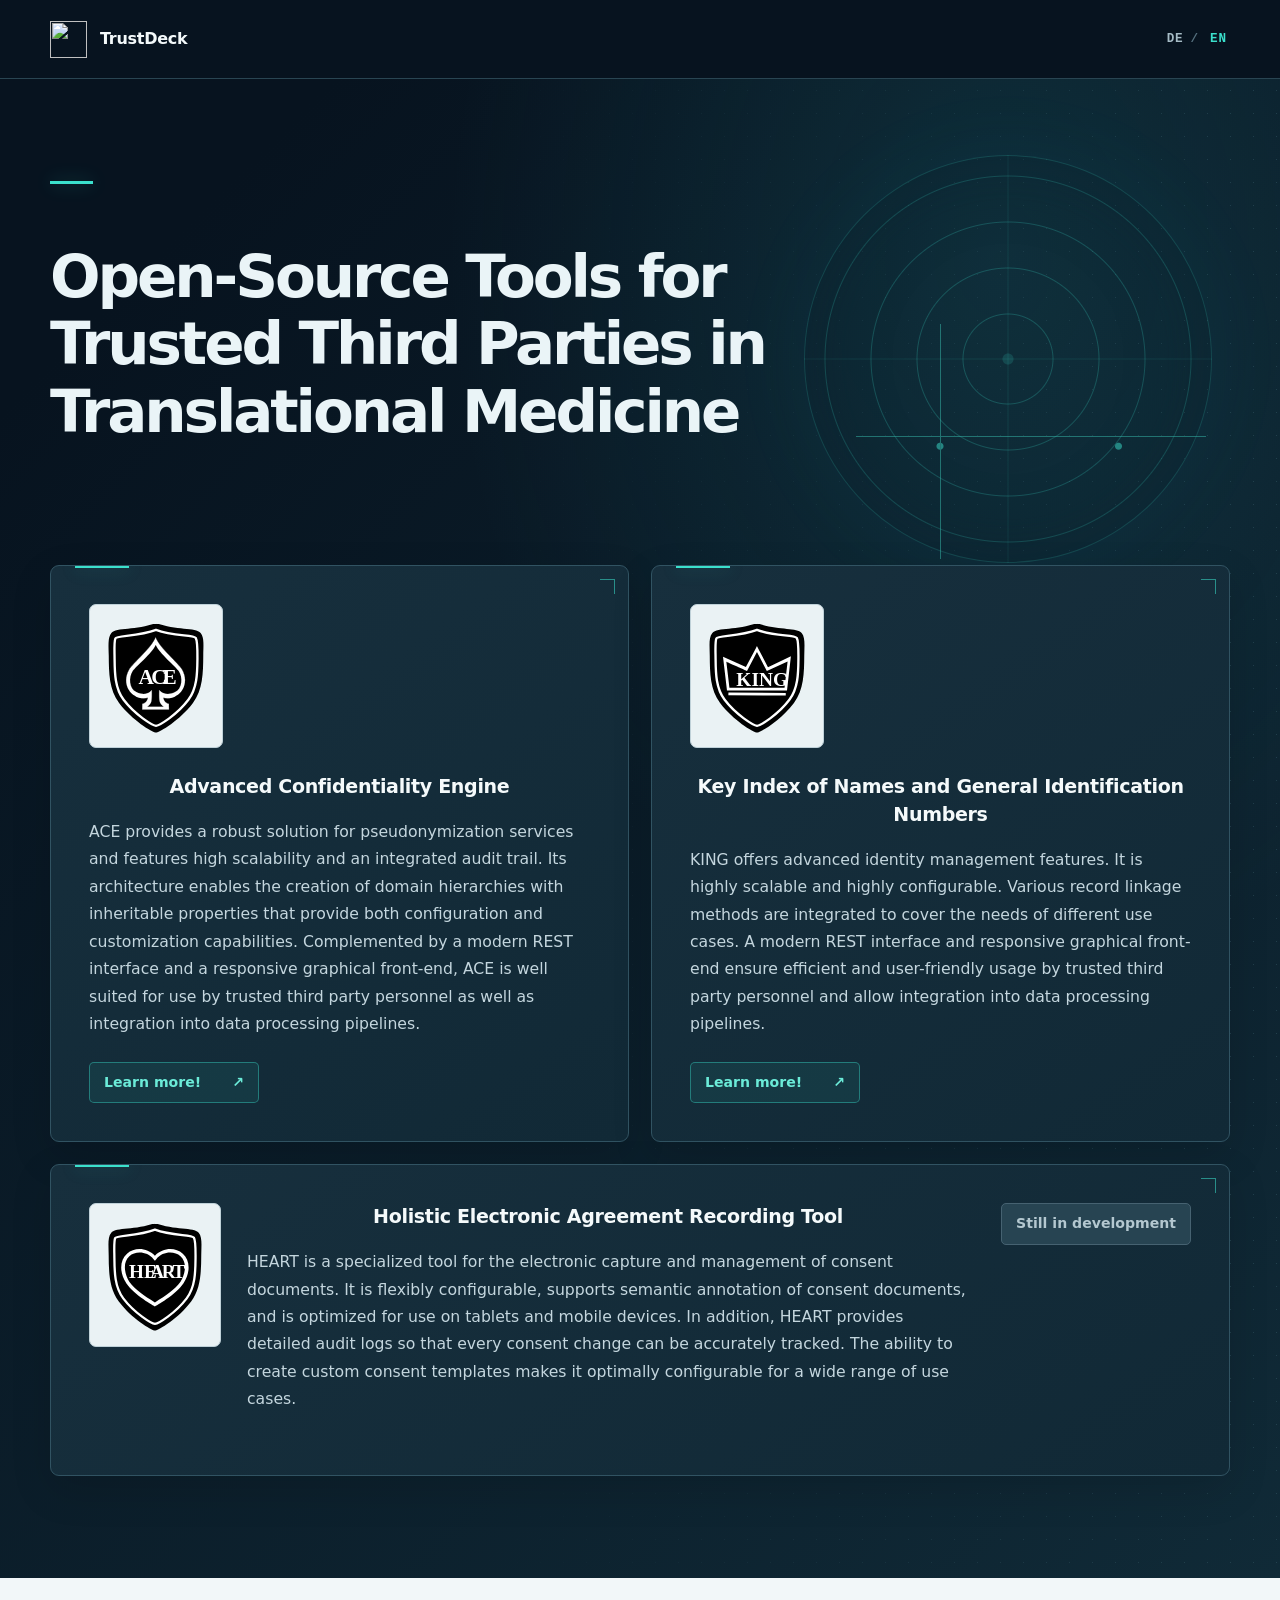
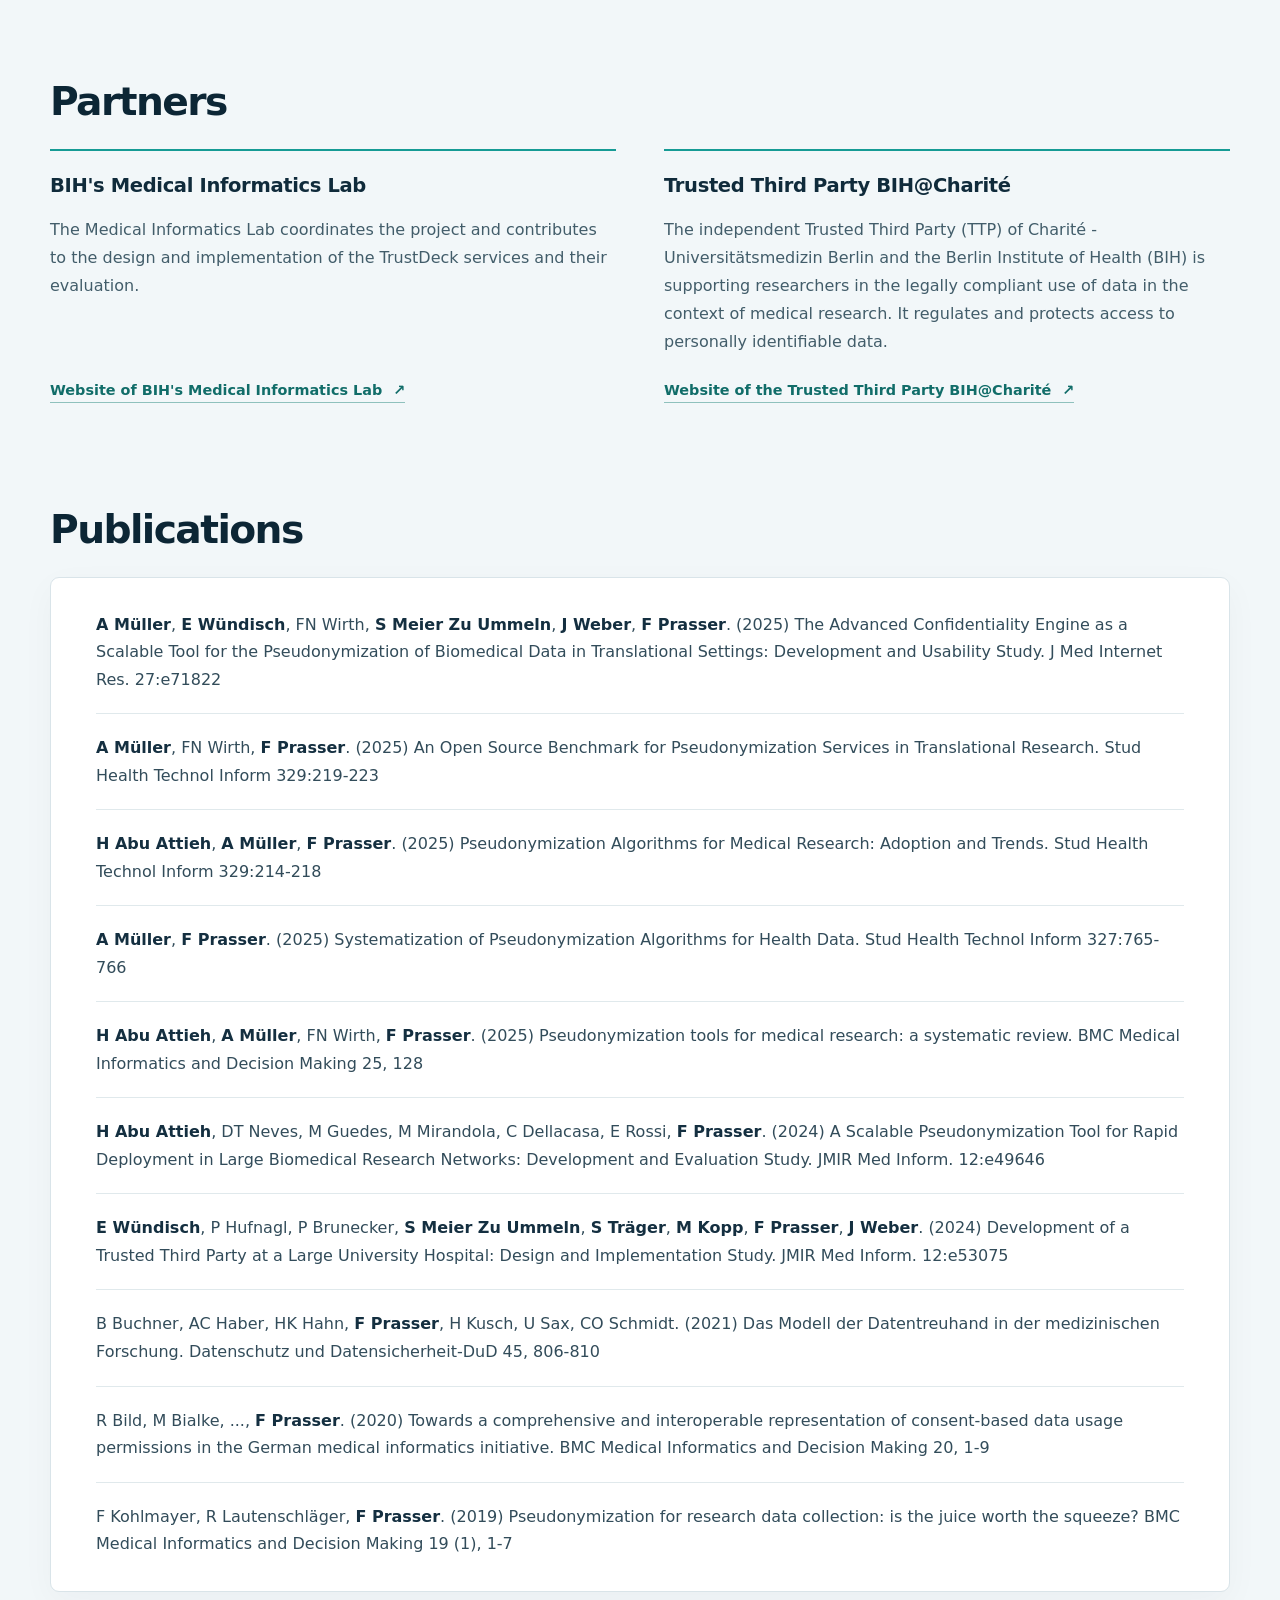
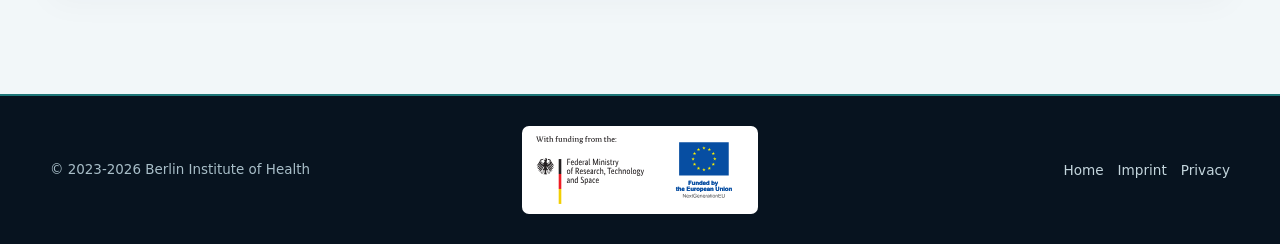
==== commit fadbef85: "Use TrustDeck branding and shorter section labels" ====
--- a/en/index.html
+++ b/en/index.html
@@ -4,7 +4,7 @@
     <meta charset="UTF-8">
     <meta name="viewport" content="width=device-width, initial-scale=1.0">
         <link rel="stylesheet" href="../style.css">
-<title>THS-MED TrustDeck</title>
+<title>TrustDeck</title>
 
 	<!-- Favicons -->
 	<link rel="icon" href="../media/favicon.ico" type="image/x-icon">
@@ -19,7 +19,7 @@
 	<!-- Header -->
 <header class="site-header">
   <nav class="container header-inner" aria-label="Main navigation">
-    <a class="brand" href="index.html"><strong>THS-MED</strong><img src="../media/trustdeck.png" alt="" width="37" height="37"><strong>TrustDeck</strong></a>
+    <a class="brand" href="index.html"><img src="../media/trustdeck.png" alt="" width="37" height="37"><strong>TrustDeck</strong></a>
     <div class="language-switch" aria-label="Select language">
       <a href="../de/index.html" lang="de">DE</a>
       <a href="../en/index.html" lang="en" aria-current="page">EN</a>
@@ -79,7 +79,7 @@
 		</div>
 </section>
 <section class="research-shell"><div class="container">
-<h2 class="section-title">Project partners</h2>
+<h2 class="section-title">Partners</h2>
 
 		<div class="partner-grid">
 			<div class="col-md-6 mb-3 mb-md-0">
@@ -88,7 +88,7 @@
 						<div class="mb-auto">
 							<h5 class="card-title">BIH's Medical Informatics Lab</h5>
 							<p class="card-text mt-2">
-								The Medical Informatics Lab coordinates the project and contributes to the design and implementation of the THS-MED TrustDeck services and their evaluation.
+								The Medical Informatics Lab coordinates the project and contributes to the design and implementation of the TrustDeck services and their evaluation.
 							</p>
 						</div>
 						<a href="https://www.bihealth.org/en/research/research-group/prasser-lab-medical-informatics" class="btn btn-secondary mt-2" target="_blank" rel="noopener noreferrer">Website of BIH's Medical Informatics Lab</a>
@@ -111,7 +111,7 @@
 			</div>
 		</div>
 		
-		<h2 class="section-title">Project-relevant publications</h2>
+		<h2 class="section-title">Publications</h2>
 			
 		<div class="publication-grid">
 			<div class="col-md-12 d-flex align-items-stretch">
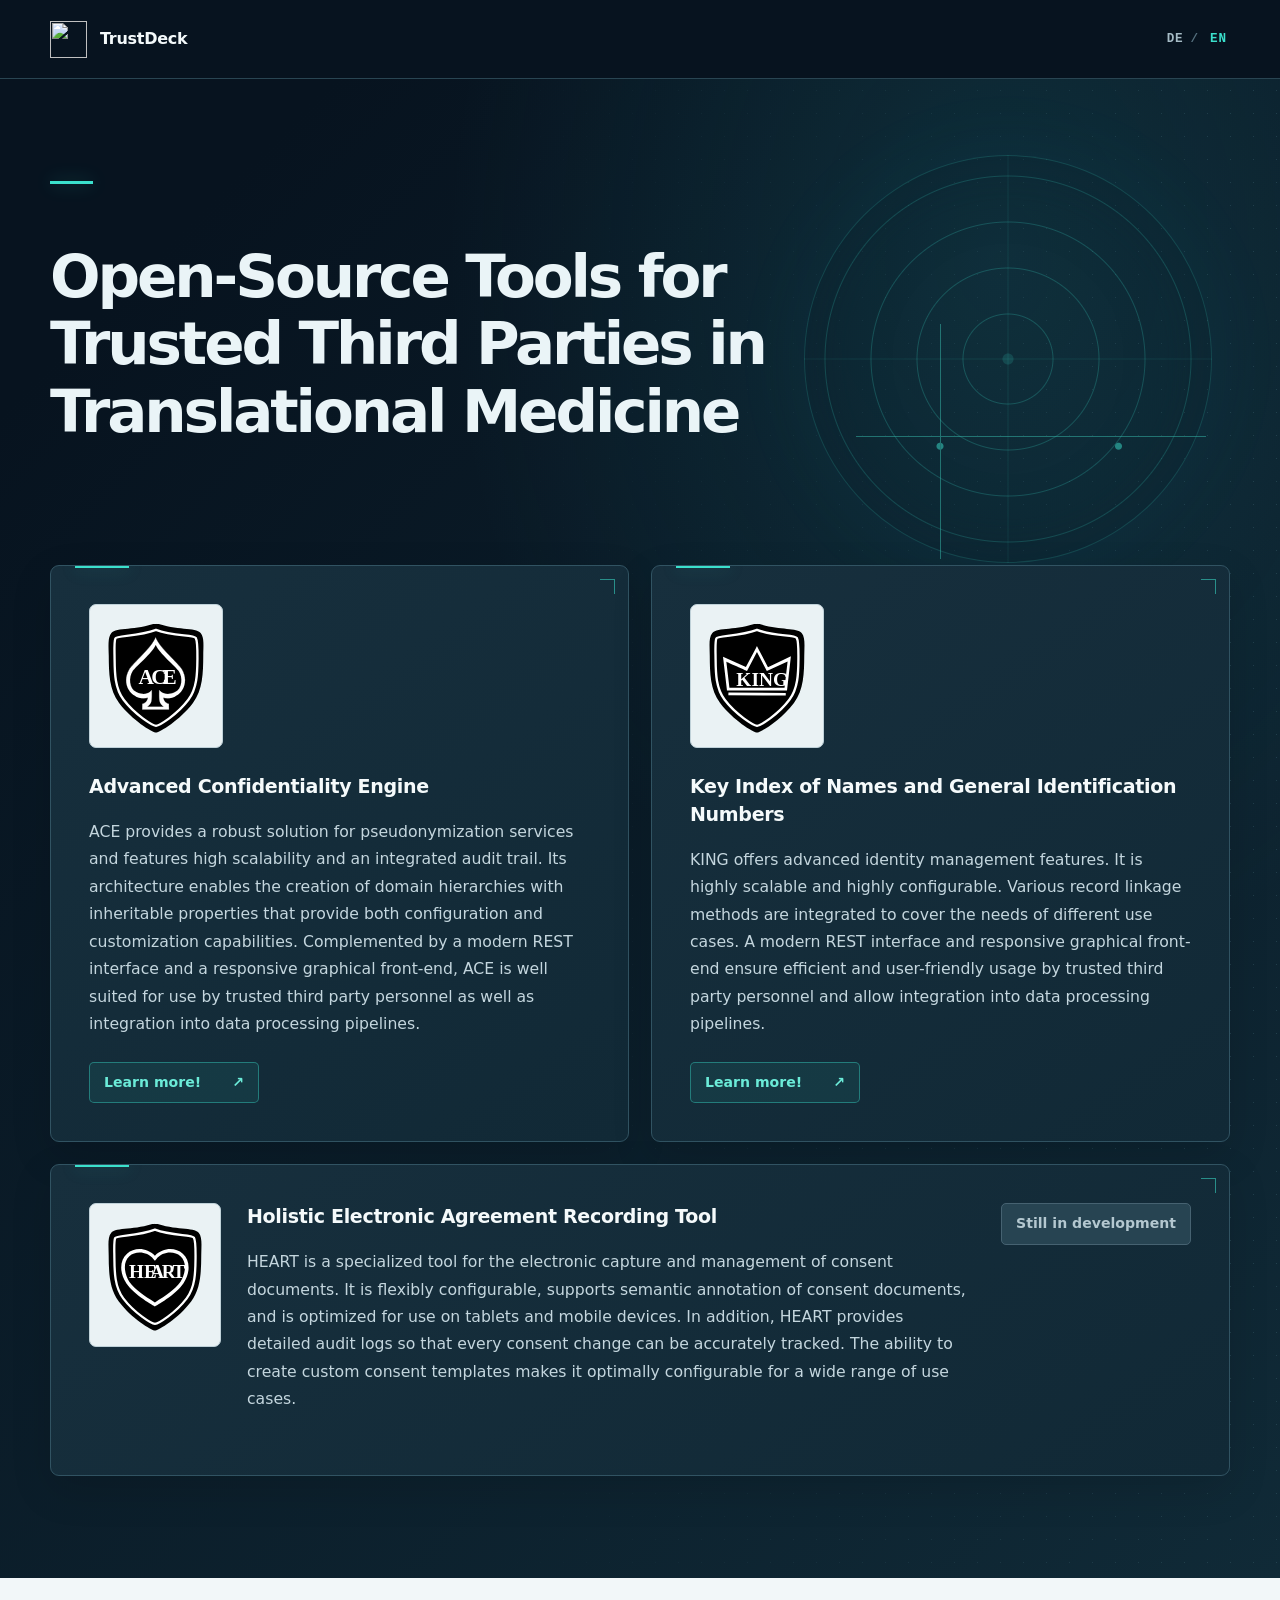
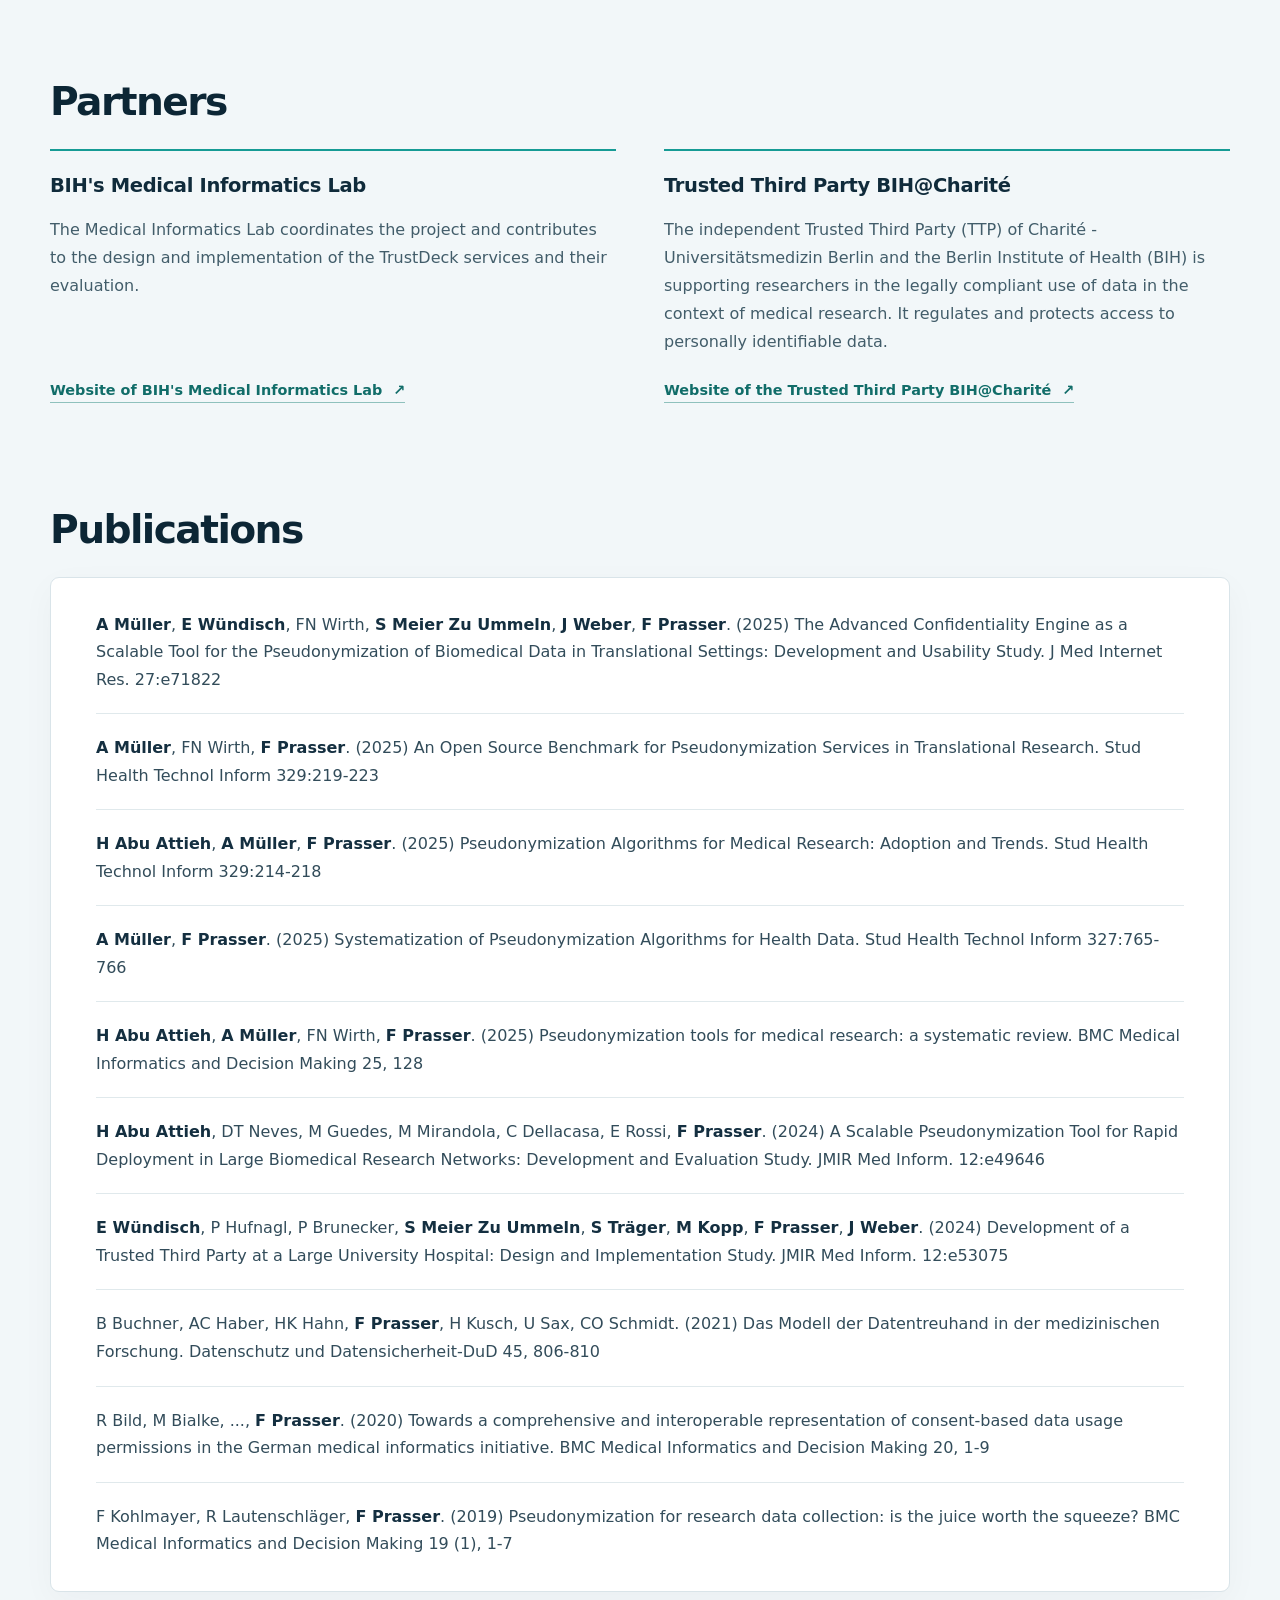
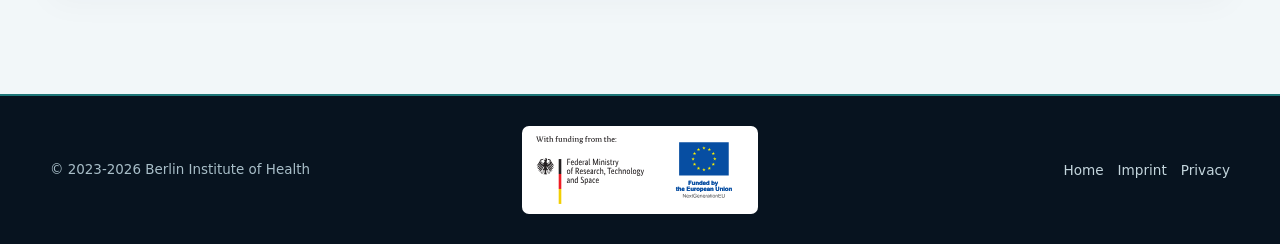
==== commit 9eea214d: "Align ACE, KING and HEART titles with descriptions (en)" ====
--- a/en/index.html
+++ b/en/index.html
@@ -39,7 +39,7 @@
 					<div class="card-body d-flex flex-column">
 						<div class="mb-auto mt-4">
 							<img src="../media/ACE-logo.svg" height="174" width="150" class="mx-auto d-block" alt="ACE's minimalistic, icon-like logo: A black shield on white background with a spade in it. In the spade the are the letters ACE.">
-							<p class="card-text mt-2 fs-4" style="text-align: center;">Advanced Confidentiality Engine</p>
+							<p class="card-text mt-2 fs-4">Advanced Confidentiality Engine</p>
 							<br><br>
 							<p class="card-text mt-2">ACE provides a robust solution for pseudonymization services and features high scalability and an integrated audit trail. Its architecture enables the creation of domain hierarchies with inheritable properties that provide both configuration and customization capabilities. Complemented by a modern REST interface and a responsive graphical front-end, ACE is well suited for use by trusted third party personnel as well as integration into data processing pipelines.</p>
 						</div>
@@ -52,7 +52,7 @@
 					<div class="card-body d-flex flex-column">
 						<div class="mb-auto mt-4">
 							<img src="../media/KING-logo.svg" height="174" width="150" class="mx-auto d-block" alt="king logo">
-							<p class="card-text mt-2 fs-4" style="text-align: center;">Key Index of Names and General Identification Numbers</p>
+							<p class="card-text mt-2 fs-4">Key Index of Names and General Identification Numbers</p>
 							<br>
 							<p class="card-text mt-2">KING offers advanced identity management features. It is highly scalable and highly configurable. Various record linkage methods are integrated to cover the needs of different use cases. A modern REST interface and responsive graphical front-end ensure efficient and user-friendly usage by trusted third party personnel and allow integration into data processing pipelines.</p>
 						</div>
@@ -65,7 +65,7 @@
 					<div class="card-body d-flex flex-column">
 						<div class="mb-auto mt-4">
 							<img src="../media/HEART-logo.svg" height="174" width="150" class="mx-auto d-block" alt="heart logo">
-							<p class="card-text mt-2 fs-4" style="text-align: center;">Holistic Electronic Agreement Recording Tool</p>
+							<p class="card-text mt-2 fs-4">Holistic Electronic Agreement Recording Tool</p>
 							<br>
 							<p class="card-text mt-2">HEART is a specialized tool for the electronic capture and management of consent documents. It is flexibly configurable, supports semantic annotation of consent documents, and is optimized for use on tablets and mobile devices. In addition, HEART provides detailed audit logs so that every consent change can be accurately tracked. The ability to create custom consent templates makes it optimally configurable for a wide range of use cases.</p>
 						</div>
--- a/style.css
+++ b/style.css
@@ -1,4 +1,4 @@
-/* THS-MED / TrustDeck — dependency-free, shared visual language */
+/* TrustDeck — dependency-free, shared visual language */
 :root {
   color-scheme: light;
   --ink: #07131f;
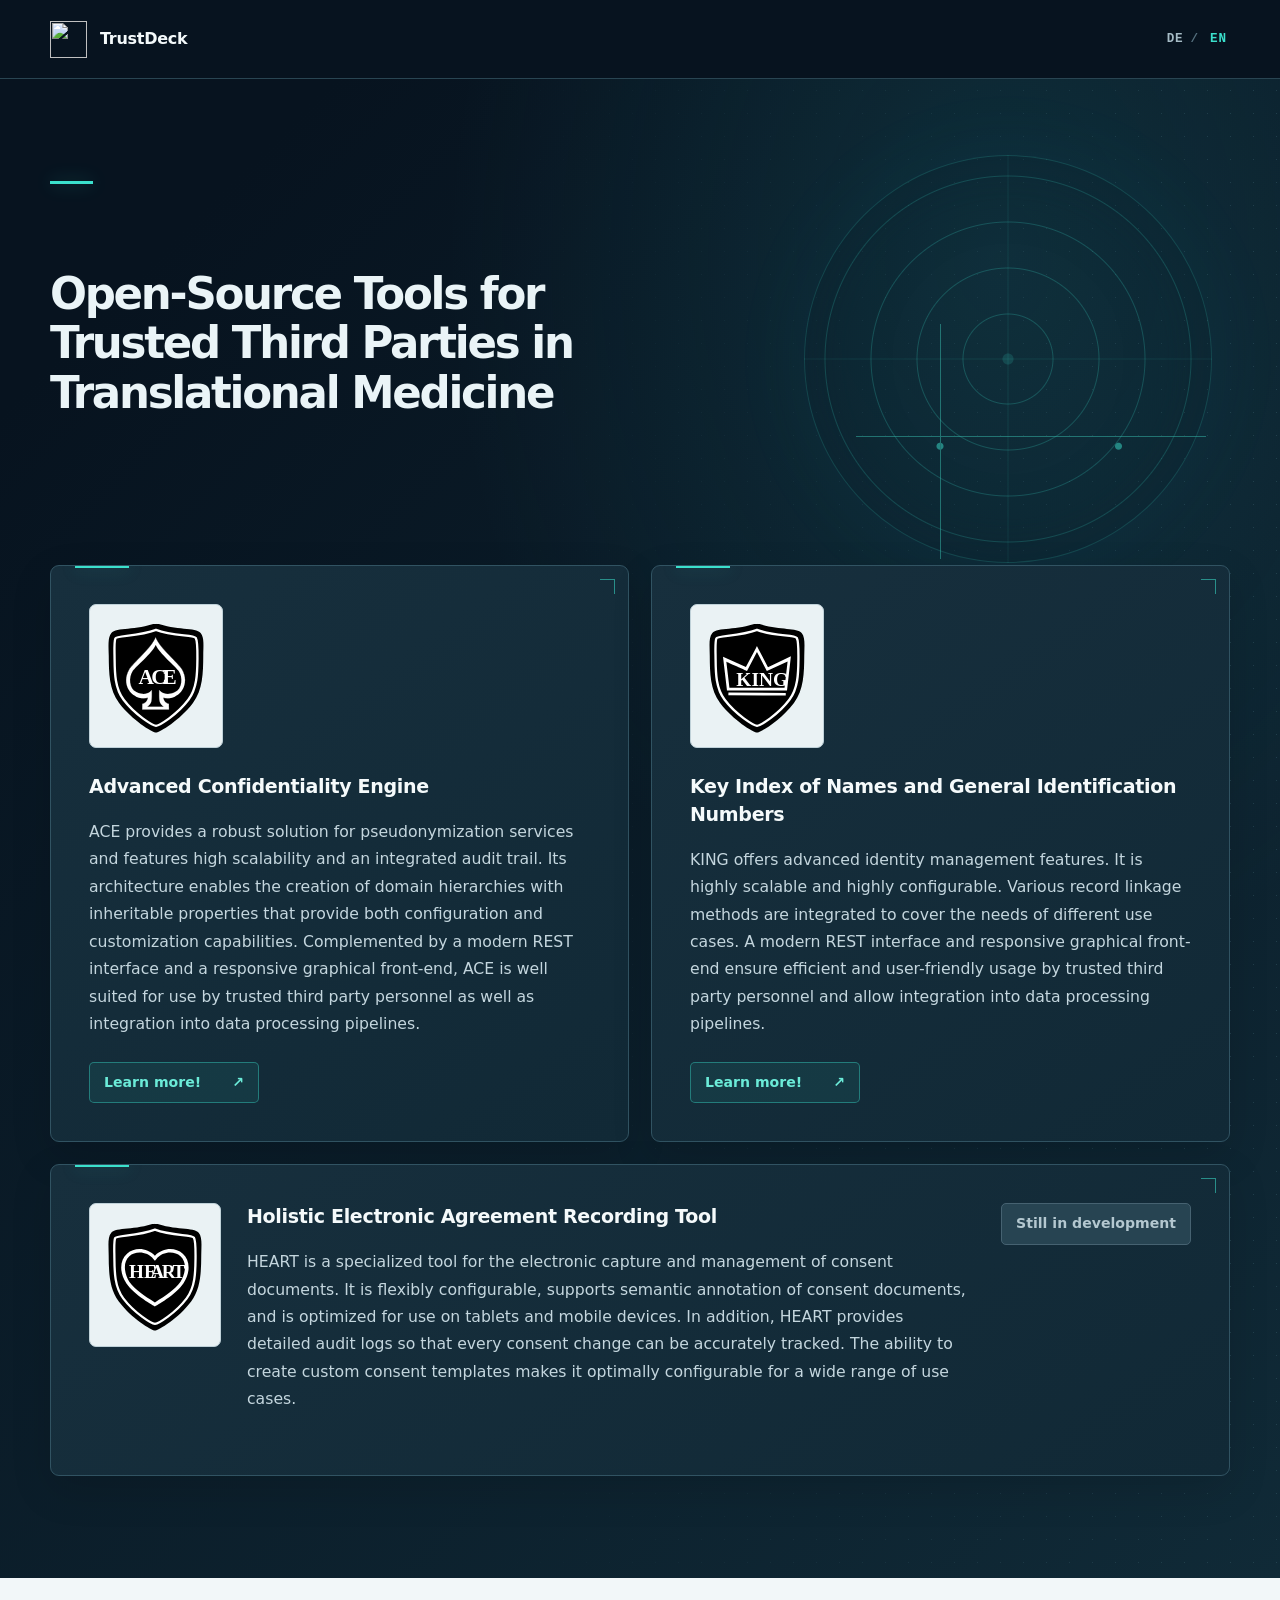
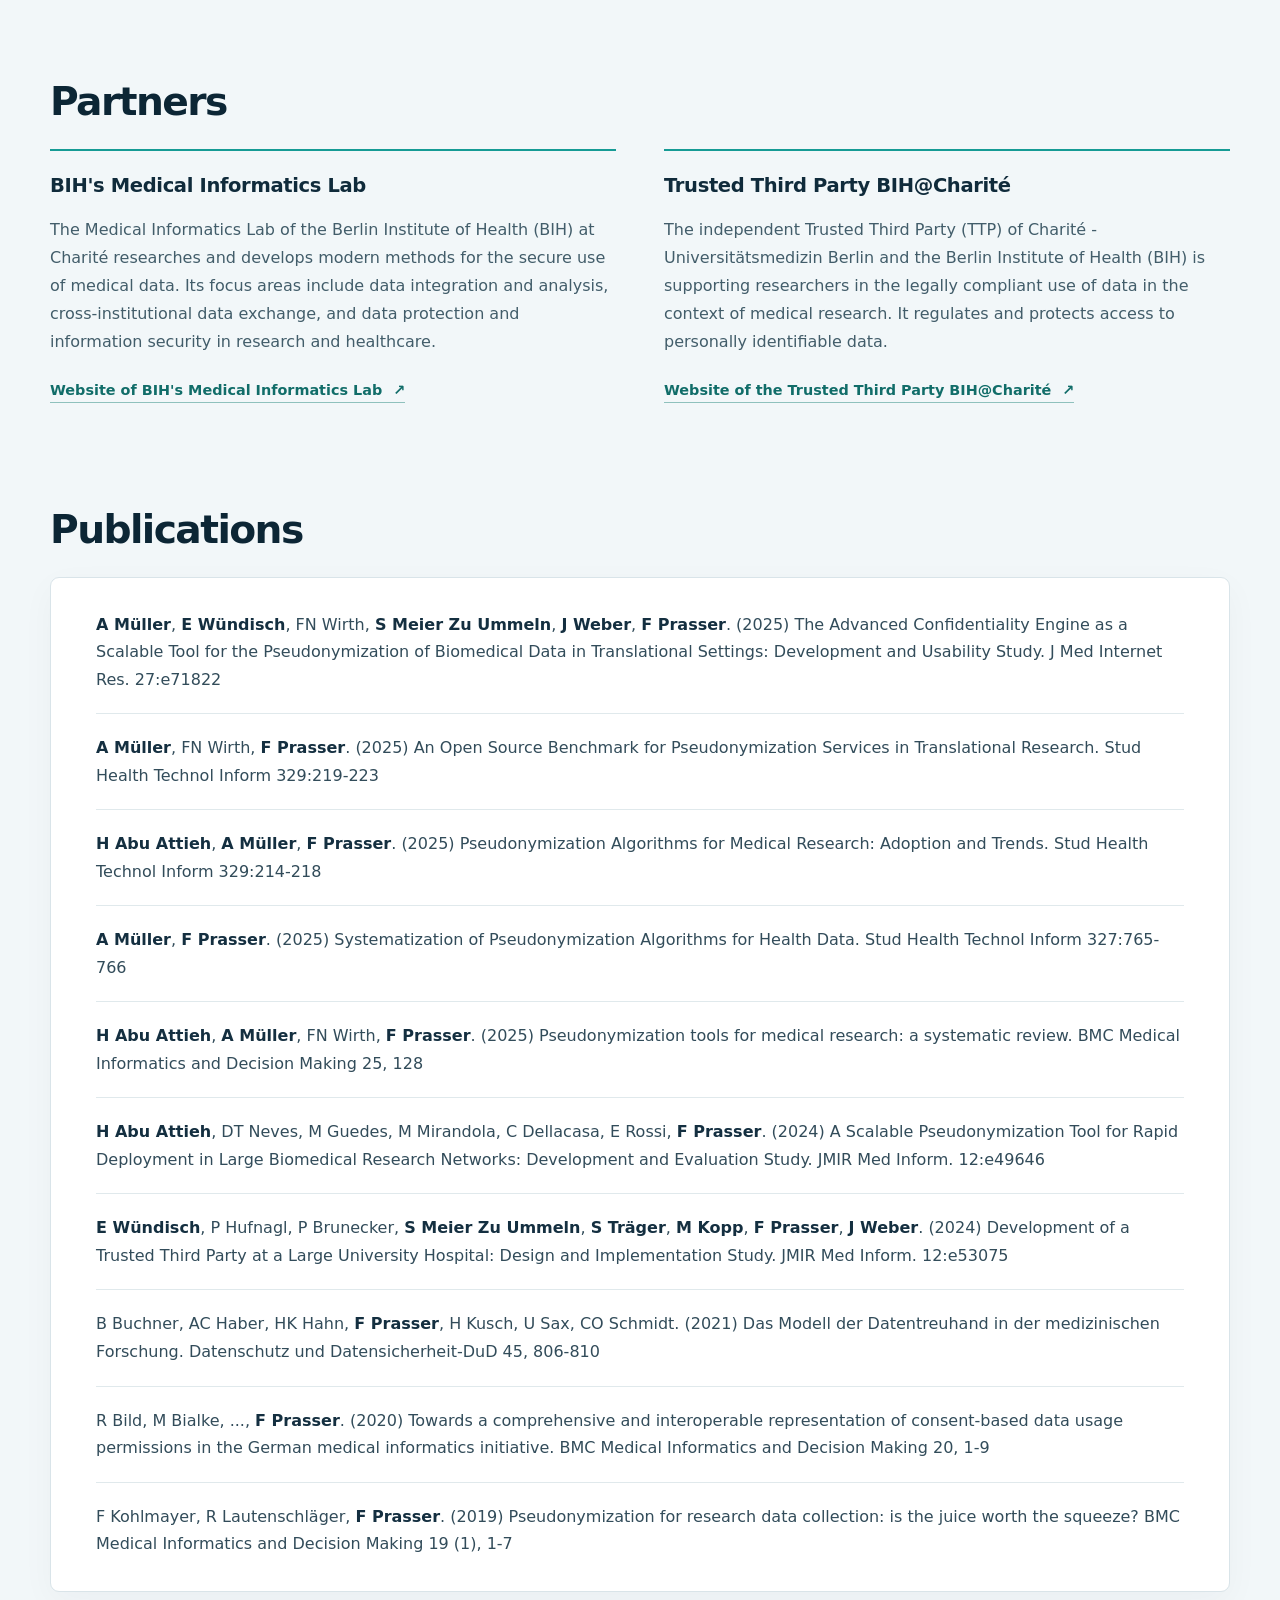
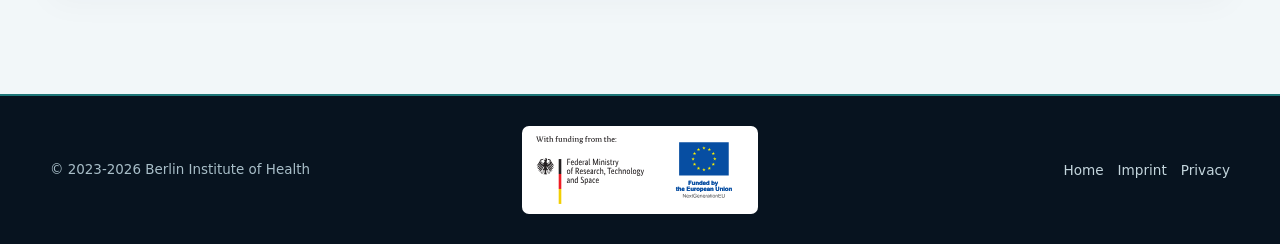
==== commit d5b8e036: "Describe BIH Medical Informatics Lab research focus (en)" ====
--- a/en/index.html
+++ b/en/index.html
@@ -88,7 +88,7 @@
 						<div class="mb-auto">
 							<h5 class="card-title">BIH's Medical Informatics Lab</h5>
 							<p class="card-text mt-2">
-								The Medical Informatics Lab coordinates the project and contributes to the design and implementation of the TrustDeck services and their evaluation.
+								The Medical Informatics Lab of the Berlin Institute of Health (BIH) at Charité researches and develops modern methods for the secure use of medical data. Its focus areas include data integration and analysis, cross-institutional data exchange, and data protection and information security in research and healthcare.
 							</p>
 						</div>
 						<a href="https://www.bihealth.org/en/research/research-group/prasser-lab-medical-informatics" class="btn btn-secondary mt-2" target="_blank" rel="noopener noreferrer">Website of BIH's Medical Informatics Lab</a>
--- a/style.css
+++ b/style.css
@@ -144,7 +144,7 @@
   min-height: clamp(210px, 24vw, 312px);
   margin: 0 0 clamp(48px, 6vw, 78px);
   padding-top: 18px;
-  font-size: clamp(2.25rem, 4.65vw, 4.35rem);
+  font-size: clamp(1.85rem, 3.4vw, 3.3rem);
   font-weight: 670;
   letter-spacing: -.052em;
   line-height: 1.13;
@@ -159,6 +159,14 @@
   height: 3px;
   background: var(--signal);
   box-shadow: 0 0 18px rgba(59, 224, 204, .32);
+}
+/* Keep the full heading in the HTML, but cap its visible height to three lines. */
+.hero-title a {
+  display: -webkit-box;
+  -webkit-box-orient: vertical;
+  -webkit-line-clamp: 3;
+  max-height: 3.39em; /* 3 × 1.13 line-height; fallback without line-clamp */
+  overflow: hidden;
 }
 .hero-title a, .hero-title a:hover { color: #f4fafb; text-decoration: none; }
 .hero-title b { font-weight: inherit; }
@@ -465,7 +473,7 @@
   .intro-shell { padding-top: 58px; padding-bottom: 68px; }
   .intro-shell > .container::before,
   .intro-shell > .container::after { opacity: .14; right: -35%; }
-  .hero-title { min-height: 0; max-width: 100%; margin-bottom: 50px; font-size: clamp(2.2rem, 8vw, 3.4rem); }
+  .hero-title { min-height: 0; max-width: 100%; margin-bottom: 50px; font-size: clamp(1.25rem, 5.2vw, 2rem); }
   .product-grid, .partner-grid { grid-template-columns: minmax(0, 1fr); gap: 17px; }
   .product-grid > :nth-child(3) { grid-column: auto; }
   .product-grid .card-body { padding: 25px; }
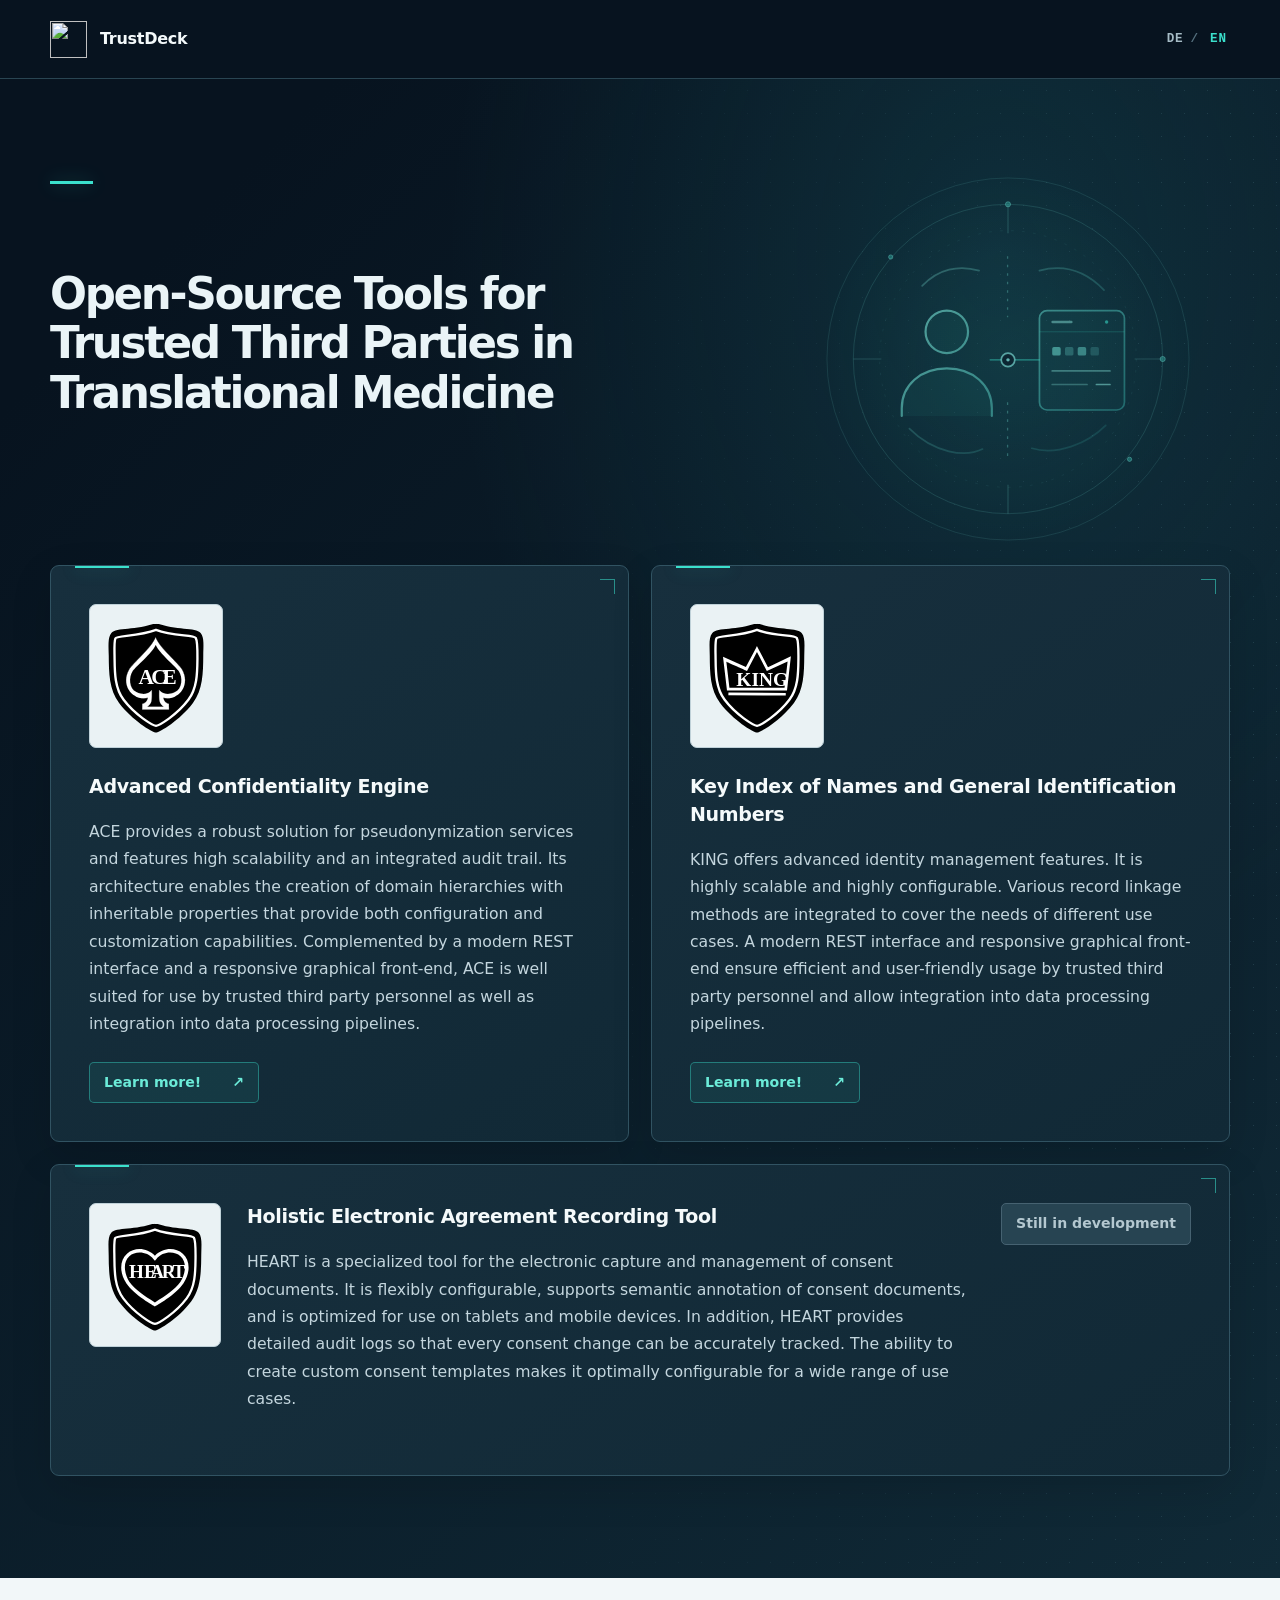
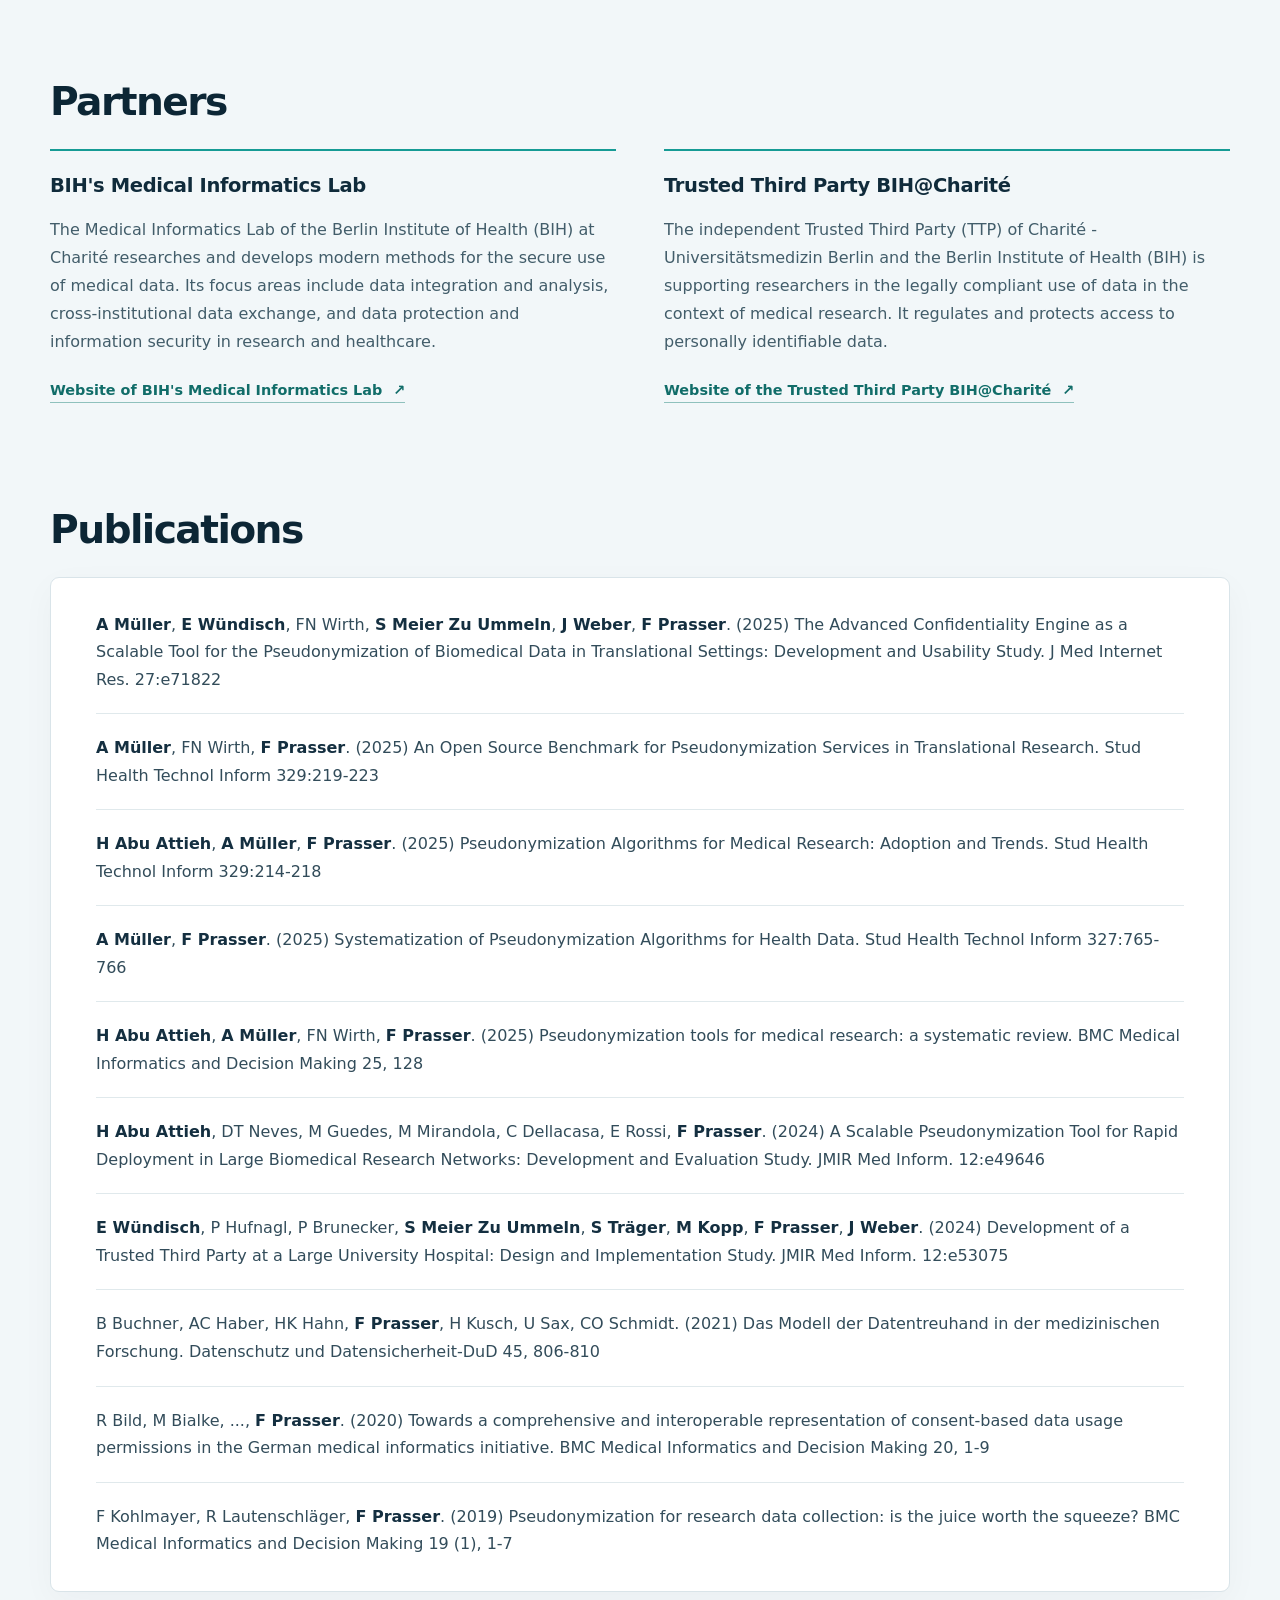
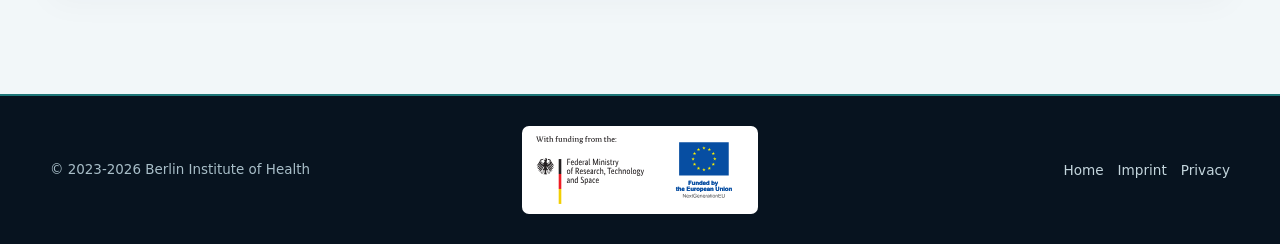
==== commit d13808aa: "Point ACE and KING links to trustdeck-setup (en)" ====
--- a/en/index.html
+++ b/en/index.html
@@ -43,7 +43,7 @@
 							<br><br>
 							<p class="card-text mt-2">ACE provides a robust solution for pseudonymization services and features high scalability and an integrated audit trail. Its architecture enables the creation of domain hierarchies with inheritable properties that provide both configuration and customization capabilities. Complemented by a modern REST interface and a responsive graphical front-end, ACE is well suited for use by trusted third party personnel as well as integration into data processing pipelines.</p>
 						</div>
-						<a href="https://github.com/TrustDeck/trustdeck-backend" class="btn btn-primary mt-2" target="_blank" rel="noopener noreferrer">Learn more!</a>
+						<a href="https://github.com/TrustDeck/trustdeck-setup" class="btn btn-primary mt-2" target="_blank" rel="noopener noreferrer">Learn more!</a>
 					</div>
 				</div>
 			</div>
@@ -56,7 +56,7 @@
 							<br>
 							<p class="card-text mt-2">KING offers advanced identity management features. It is highly scalable and highly configurable. Various record linkage methods are integrated to cover the needs of different use cases. A modern REST interface and responsive graphical front-end ensure efficient and user-friendly usage by trusted third party personnel and allow integration into data processing pipelines.</p>
 						</div>
-						<a href="https://github.com/TrustDeck/trustdeck-backend" class="btn btn-primary mt-2" target="_blank" rel="noopener noreferrer">Learn more!</a>
+						<a href="https://github.com/TrustDeck/trustdeck-setup" class="btn btn-primary mt-2" target="_blank" rel="noopener noreferrer">Learn more!</a>
 					</div>
 				</div>
 			</div>
--- a/style.css
+++ b/style.css
@@ -102,6 +102,7 @@
   mask-image: linear-gradient(90deg, transparent 36%, #000 100%);
 }
 .intro-shell > .container { position: relative; }
+/* Local privacy-engineering illustration: separated identity and pseudonym. */
 .intro-shell > .container::before {
   content: "";
   position: absolute;
@@ -109,31 +110,9 @@
   right: 1.5%;
   width: min(36vw, 408px);
   aspect-ratio: 1;
-  border: 1px solid rgba(59, 224, 204, .20);
-  border-radius: 50%;
   pointer-events: none;
-  opacity: .83;
-  background:
-    radial-gradient(circle at center, rgba(59, 224, 204, .19) 0 5px, transparent 6px),
-    repeating-radial-gradient(circle at center, transparent 0 44px, rgba(59, 224, 204, .28) 45px, transparent 46px),
-    linear-gradient(90deg, transparent 49.8%, rgba(59, 224, 204, .17) 50%, transparent 50.2%),
-    linear-gradient(0deg, transparent 49.8%, rgba(59, 224, 204, .17) 50%, transparent 50.2%);
-  box-shadow: 0 0 90px rgba(23, 122, 133, .10), inset 0 0 80px rgba(9, 35, 48, .5);
-}
-.intro-shell > .container::after {
-  content: "";
-  position: absolute;
-  right: 2%;
-  top: 11%;
-  width: min(30vw, 350px);
-  height: 235px;
-  pointer-events: none;
-  opacity: .5;
-  background:
-    linear-gradient(90deg, transparent 0 24%, #38bcae 24% 24.3%, transparent 24.3% 100%),
-    linear-gradient(0deg, transparent 0 52%, #38bcae 52% 52.4%, transparent 52.4% 100%),
-    radial-gradient(circle at 24% 52%, #3be0cc 0 3px, transparent 4px),
-    radial-gradient(circle at 75% 52%, #3be0cc 0 3px, transparent 4px);
+  opacity: .86;
+  background: url("media/split-identity.svg") center / contain no-repeat;
 }
 .hero-title {
   position: relative;
@@ -463,7 +442,6 @@
   .product-grid > :nth-child(3) .card-body { align-items: stretch; flex-direction: column; gap: 18px; }
   .product-grid > :nth-child(3) .card-body > div { grid-template-columns: 120px minmax(0, 1fr); }
   .intro-shell > .container::before { right: -10%; opacity: .55; }
-  .intro-shell > .container::after { right: -8%; }
 }
 @media (max-width: 760px) {
   .container, .legal-page > .container { width: min(100% - 36px, 1180px); }
@@ -471,8 +449,7 @@
   .brand { gap: 8px; font-size: .92rem; }
   .brand img { width: 31px; height: 31px; }
   .intro-shell { padding-top: 58px; padding-bottom: 68px; }
-  .intro-shell > .container::before,
-  .intro-shell > .container::after { opacity: .14; right: -35%; }
+  .intro-shell > .container::before { opacity: .16; right: -35%; }
   .hero-title { min-height: 0; max-width: 100%; margin-bottom: 50px; font-size: clamp(1.25rem, 5.2vw, 2rem); }
   .product-grid, .partner-grid { grid-template-columns: minmax(0, 1fr); gap: 17px; }
   .product-grid > :nth-child(3) { grid-column: auto; }
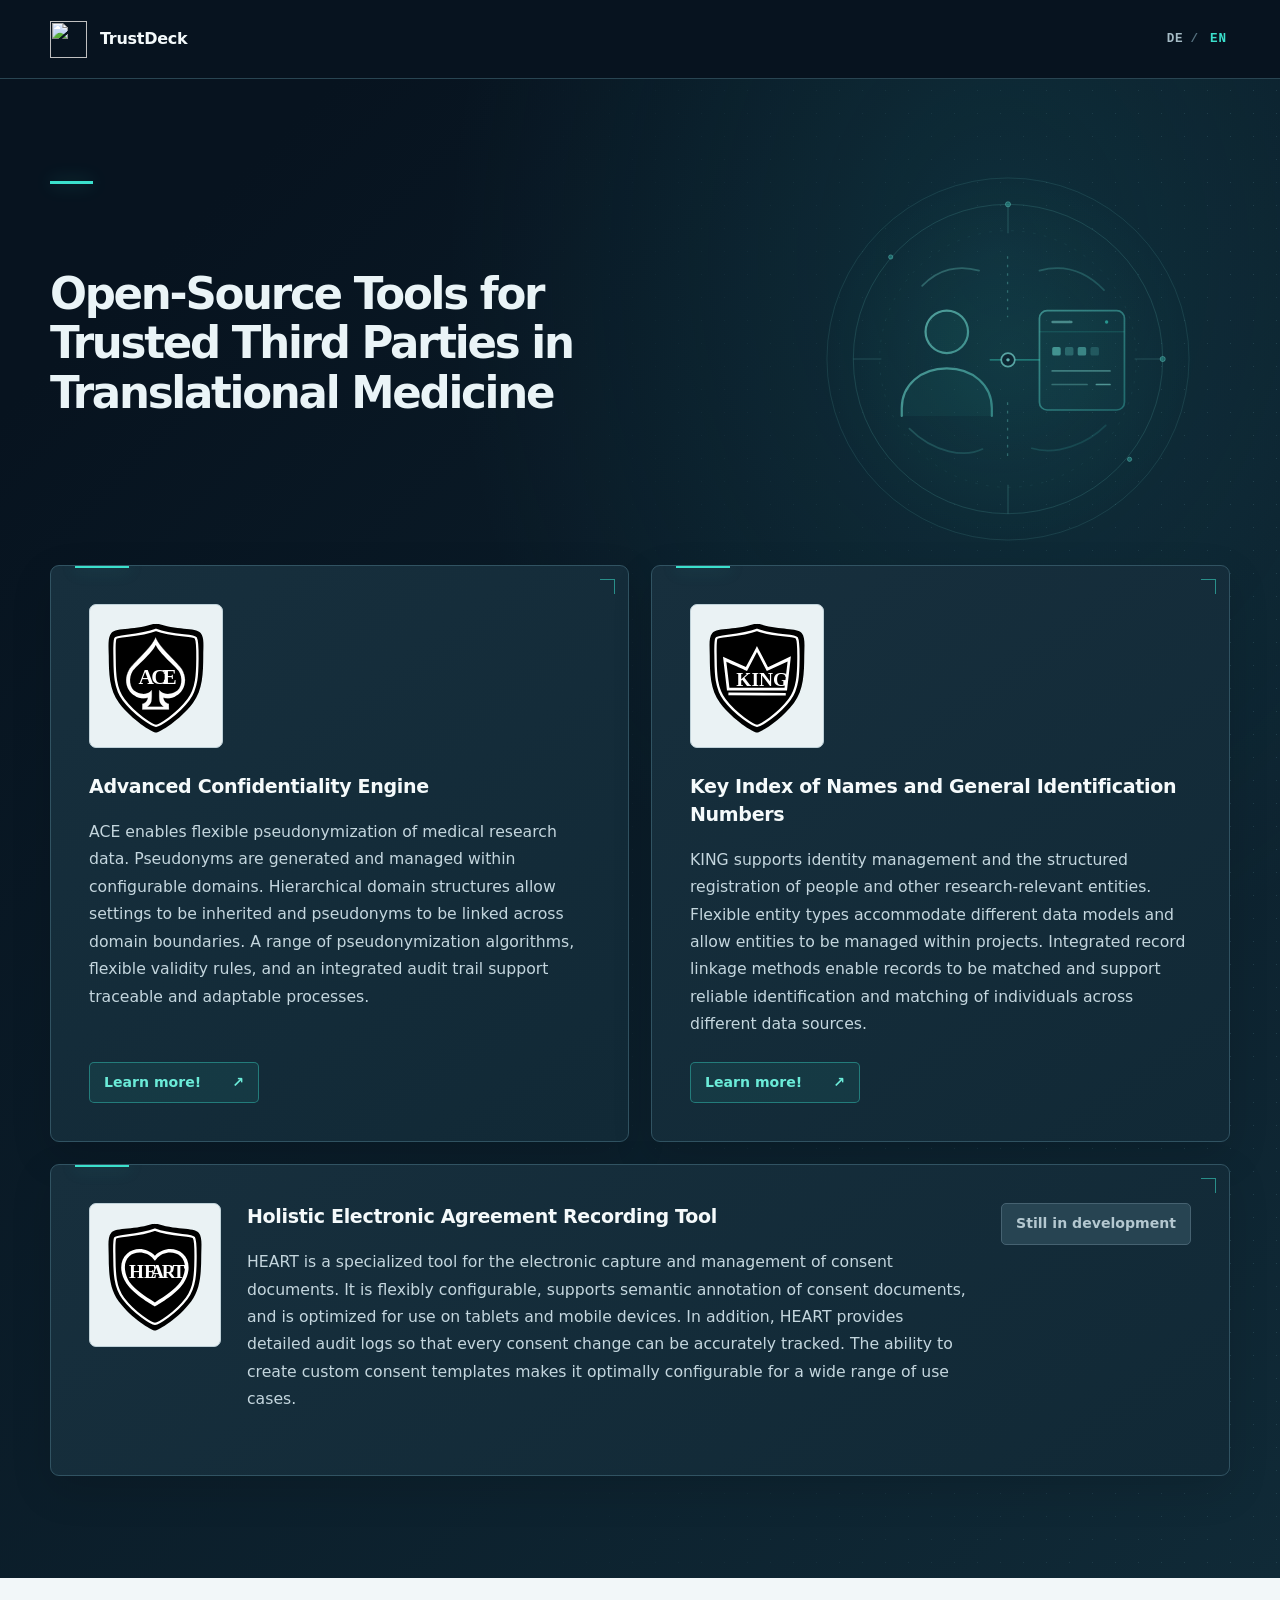
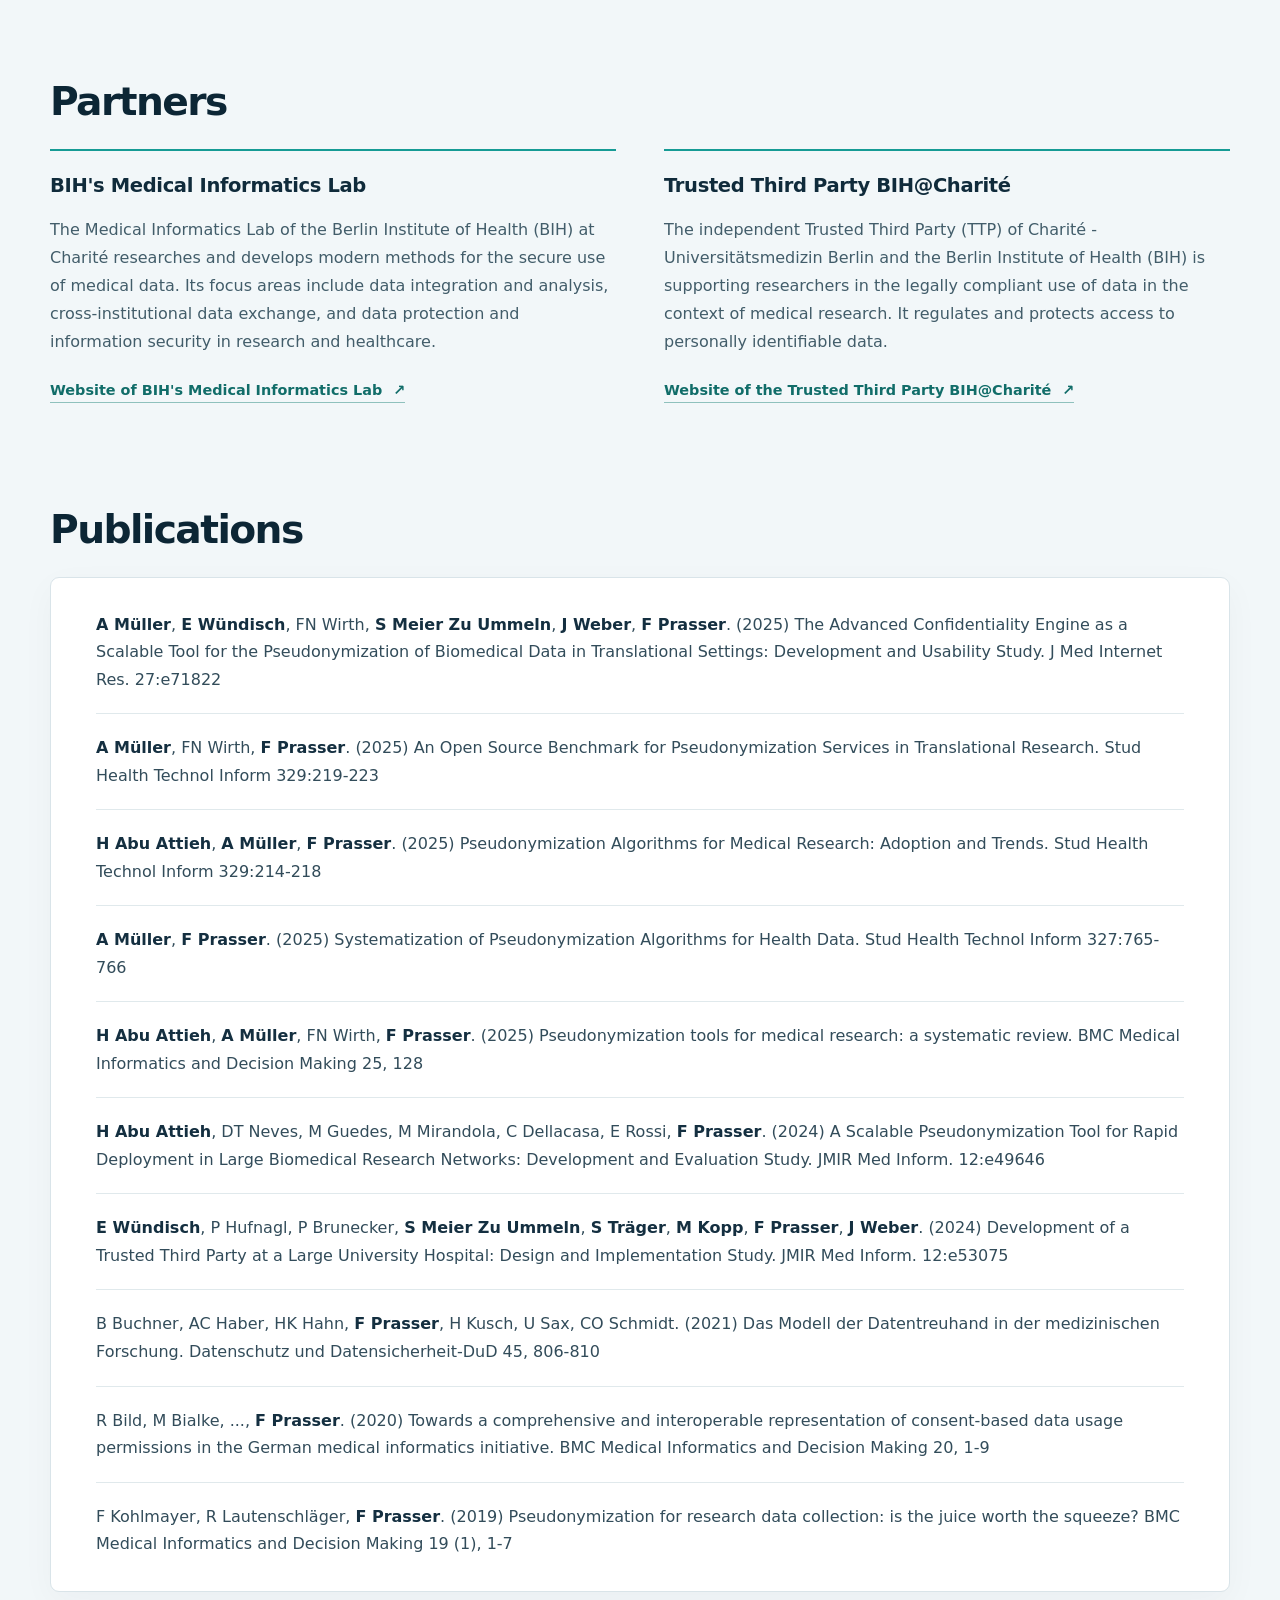
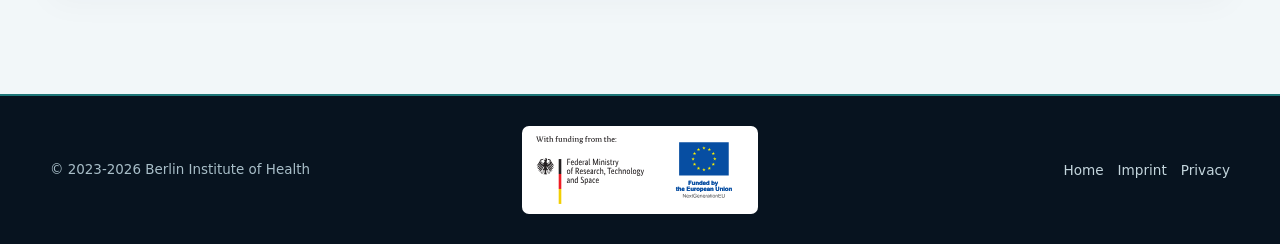
==== commit 2822d47a: "Focus ACE and KING website descriptions on their core features (en)" ====
--- a/en/index.html
+++ b/en/index.html
@@ -41,7 +41,7 @@
 							<img src="../media/ACE-logo.svg" height="174" width="150" class="mx-auto d-block" alt="ACE's minimalistic, icon-like logo: A black shield on white background with a spade in it. In the spade the are the letters ACE.">
 							<p class="card-text mt-2 fs-4">Advanced Confidentiality Engine</p>
 							<br><br>
-							<p class="card-text mt-2">ACE provides a robust solution for pseudonymization services and features high scalability and an integrated audit trail. Its architecture enables the creation of domain hierarchies with inheritable properties that provide both configuration and customization capabilities. Complemented by a modern REST interface and a responsive graphical front-end, ACE is well suited for use by trusted third party personnel as well as integration into data processing pipelines.</p>
+							<p class="card-text mt-2">ACE enables flexible pseudonymization of medical research data. Pseudonyms are generated and managed within configurable domains. Hierarchical domain structures allow settings to be inherited and pseudonyms to be linked across domain boundaries. A range of pseudonymization algorithms, flexible validity rules, and an integrated audit trail support traceable and adaptable processes.</p>
 						</div>
 						<a href="https://github.com/TrustDeck/trustdeck-setup" class="btn btn-primary mt-2" target="_blank" rel="noopener noreferrer">Learn more!</a>
 					</div>
@@ -54,7 +54,7 @@
 							<img src="../media/KING-logo.svg" height="174" width="150" class="mx-auto d-block" alt="king logo">
 							<p class="card-text mt-2 fs-4">Key Index of Names and General Identification Numbers</p>
 							<br>
-							<p class="card-text mt-2">KING offers advanced identity management features. It is highly scalable and highly configurable. Various record linkage methods are integrated to cover the needs of different use cases. A modern REST interface and responsive graphical front-end ensure efficient and user-friendly usage by trusted third party personnel and allow integration into data processing pipelines.</p>
+							<p class="card-text mt-2">KING supports identity management and the structured registration of people and other research-relevant entities. Flexible entity types accommodate different data models and allow entities to be managed within projects. Integrated record linkage methods enable records to be matched and support reliable identification and matching of individuals across different data sources.</p>
 						</div>
 						<a href="https://github.com/TrustDeck/trustdeck-setup" class="btn btn-primary mt-2" target="_blank" rel="noopener noreferrer">Learn more!</a>
 					</div>
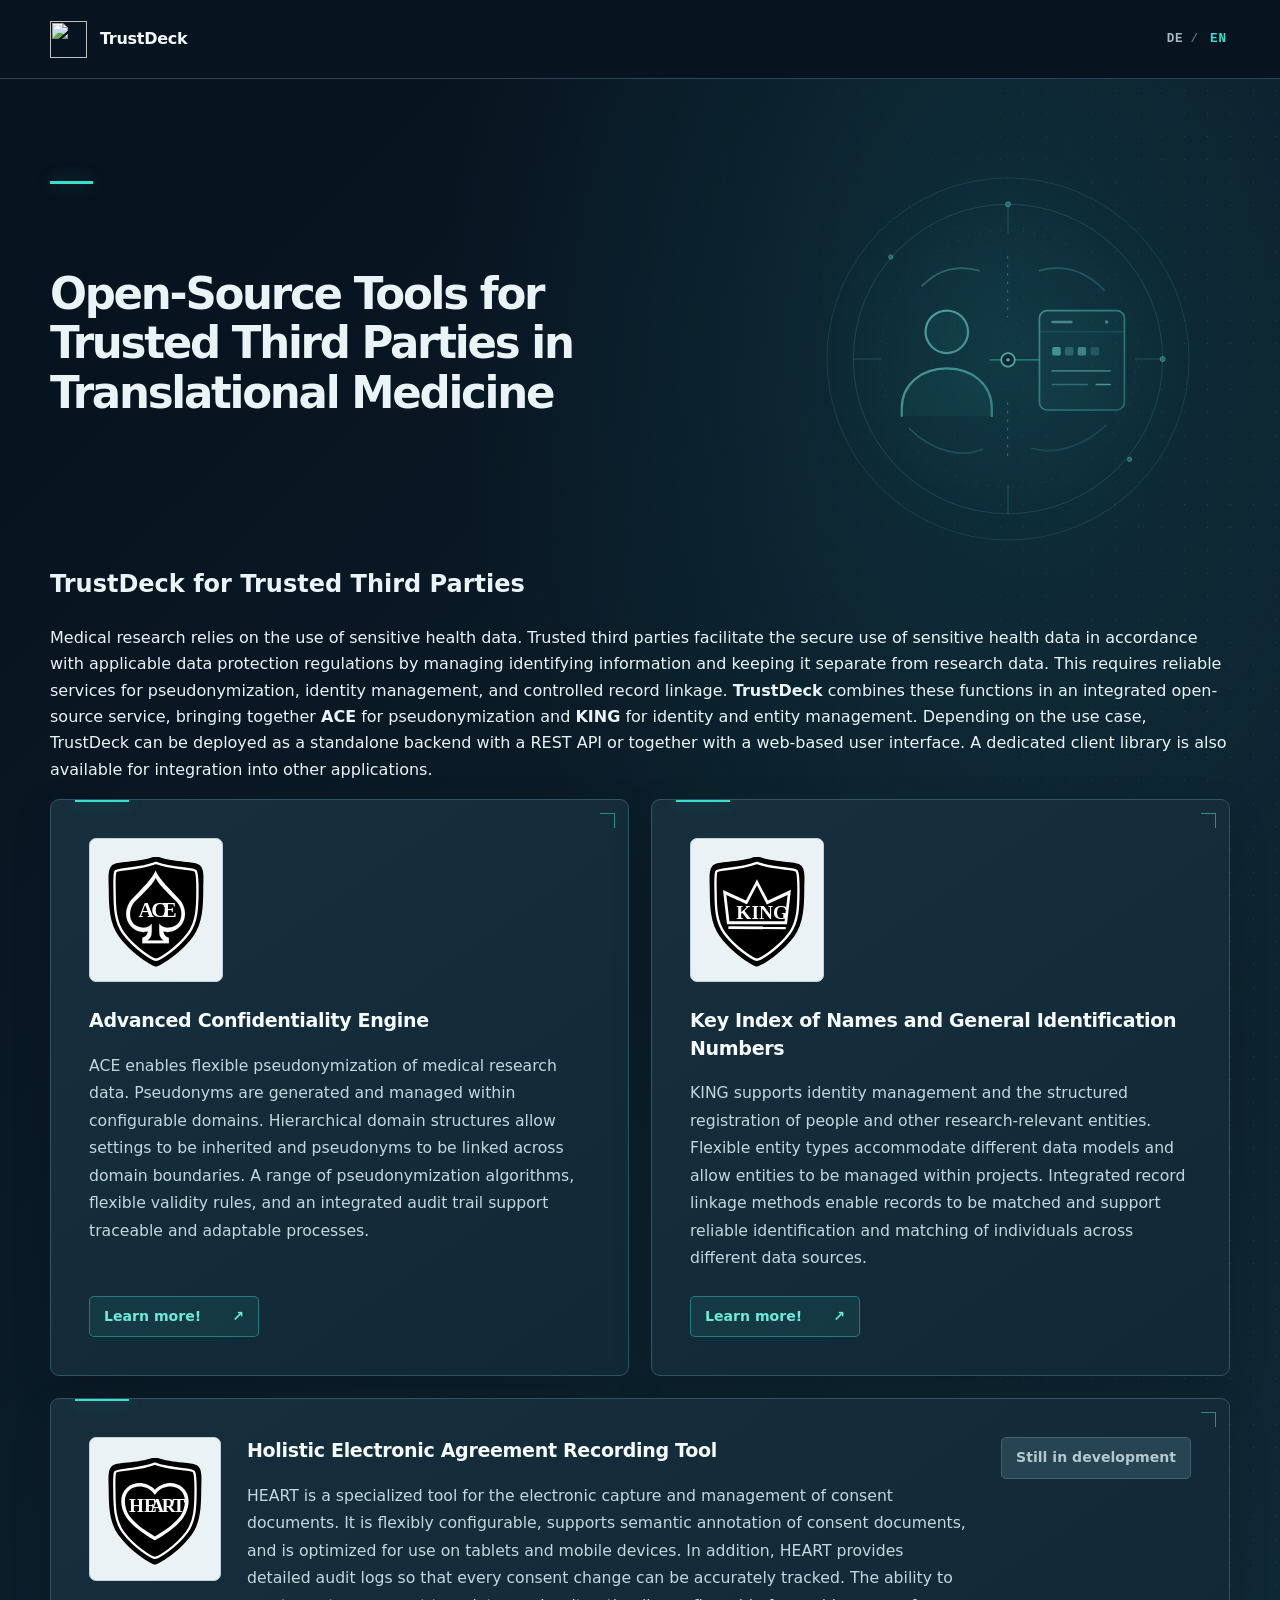
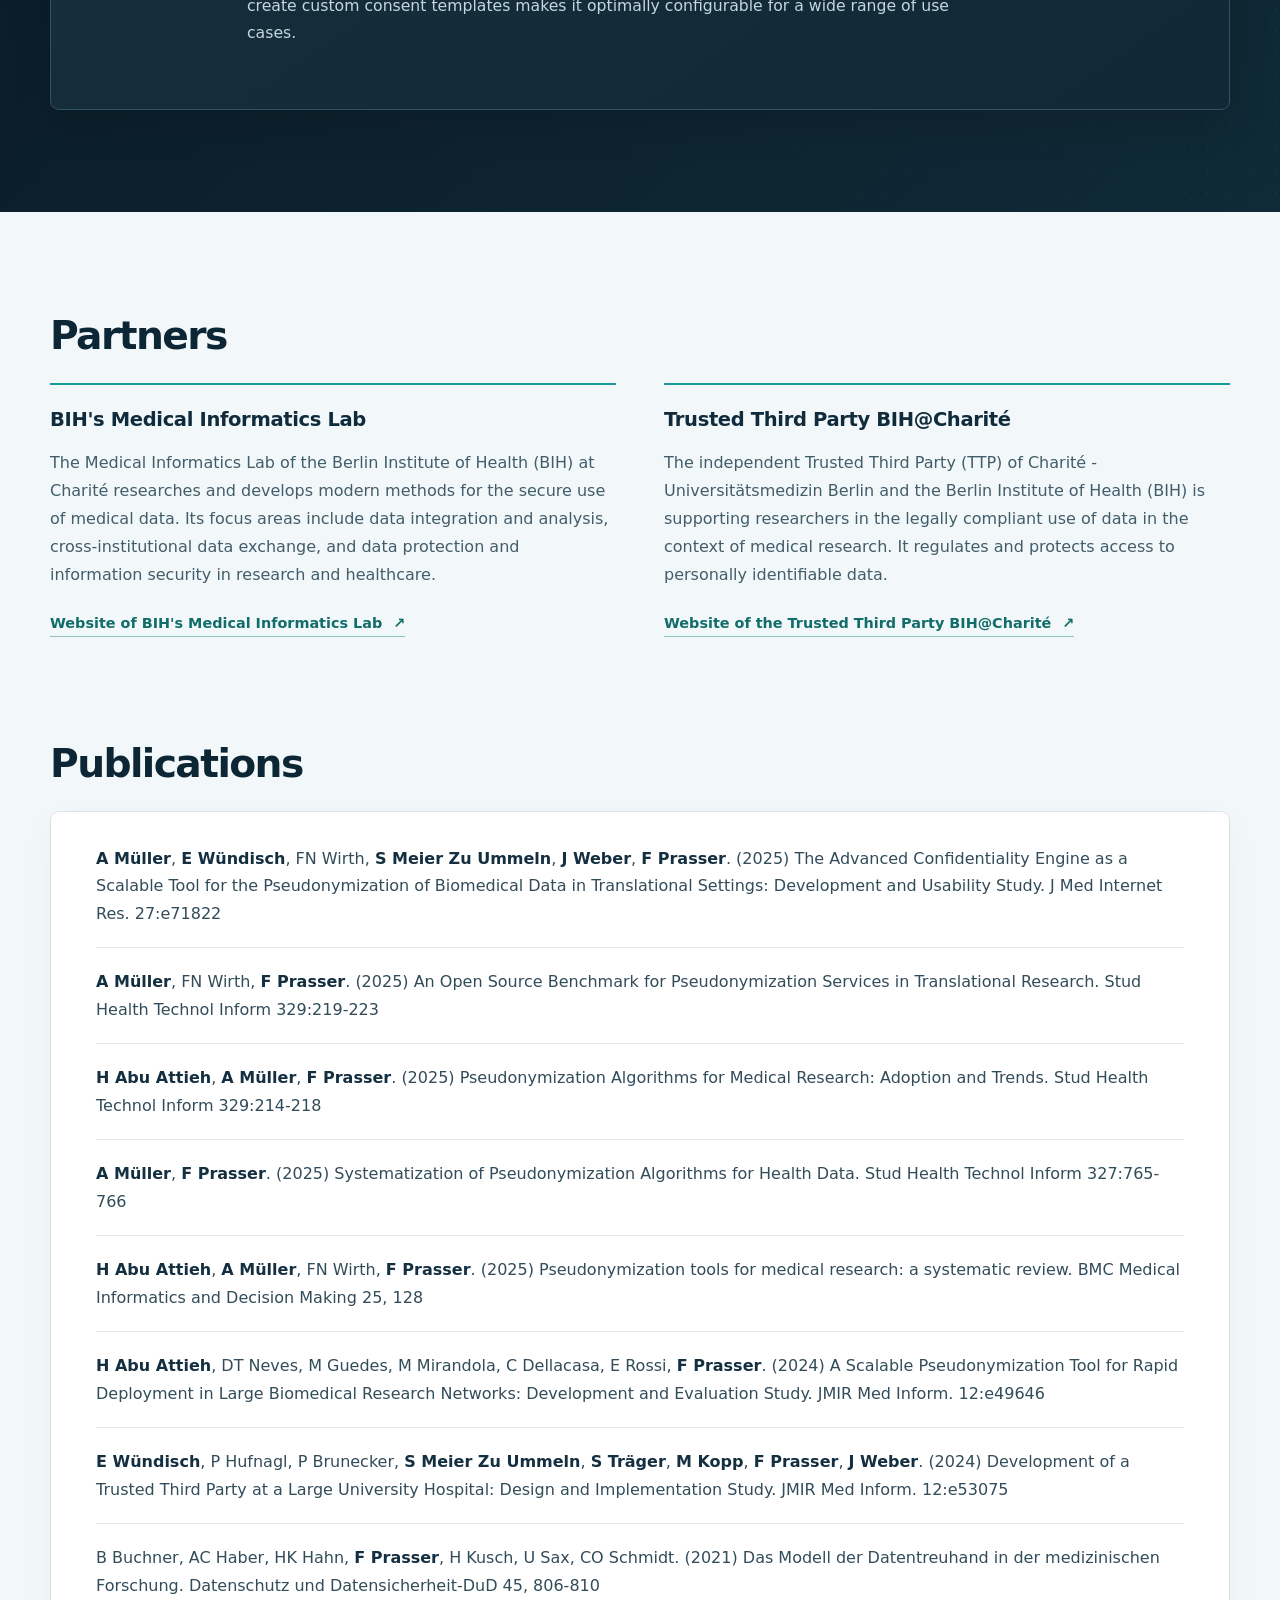
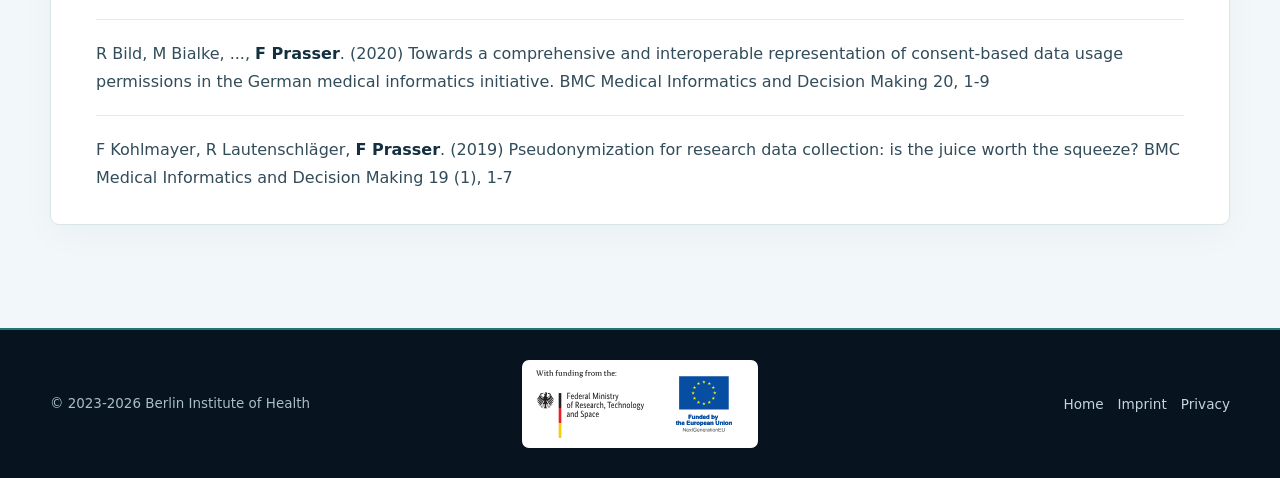
==== commit 49eff850: "Add TrustDeck overview above ACE and KING cards (en)" ====
--- a/en/index.html
+++ b/en/index.html
@@ -31,6 +31,11 @@
 	<main>
 <section class="intro-shell"><div class="container">	
 		<h1 class="hero-title"><a href="index.html" style="text-decoration: none; color: inherit;"><b>Open-Source Tools for Trusted Third Parties in Translational Medicine</b></a></h1>
+
+		<section class="platform-overview" aria-labelledby="platform-overview-title">
+			<h2 id="platform-overview-title">TrustDeck for Trusted Third Parties</h2>
+			<p>Medical research relies on the use of sensitive health data. Trusted third parties facilitate the secure use of sensitive health data in accordance with applicable data protection regulations by managing identifying information and keeping it separate from research data. This requires reliable services for pseudonymization, identity management, and controlled record linkage. <strong>TrustDeck</strong> combines these functions in an integrated open-source service, bringing together <strong>ACE</strong> for pseudonymization and <strong>KING</strong> for identity and entity management. Depending on the use case, TrustDeck can be deployed as a standalone backend with a REST API or together with a web-based user interface. A dedicated client library is also available for integration into other applications.</p>
+		</section>
 
 		<div class="product-grid">
 
